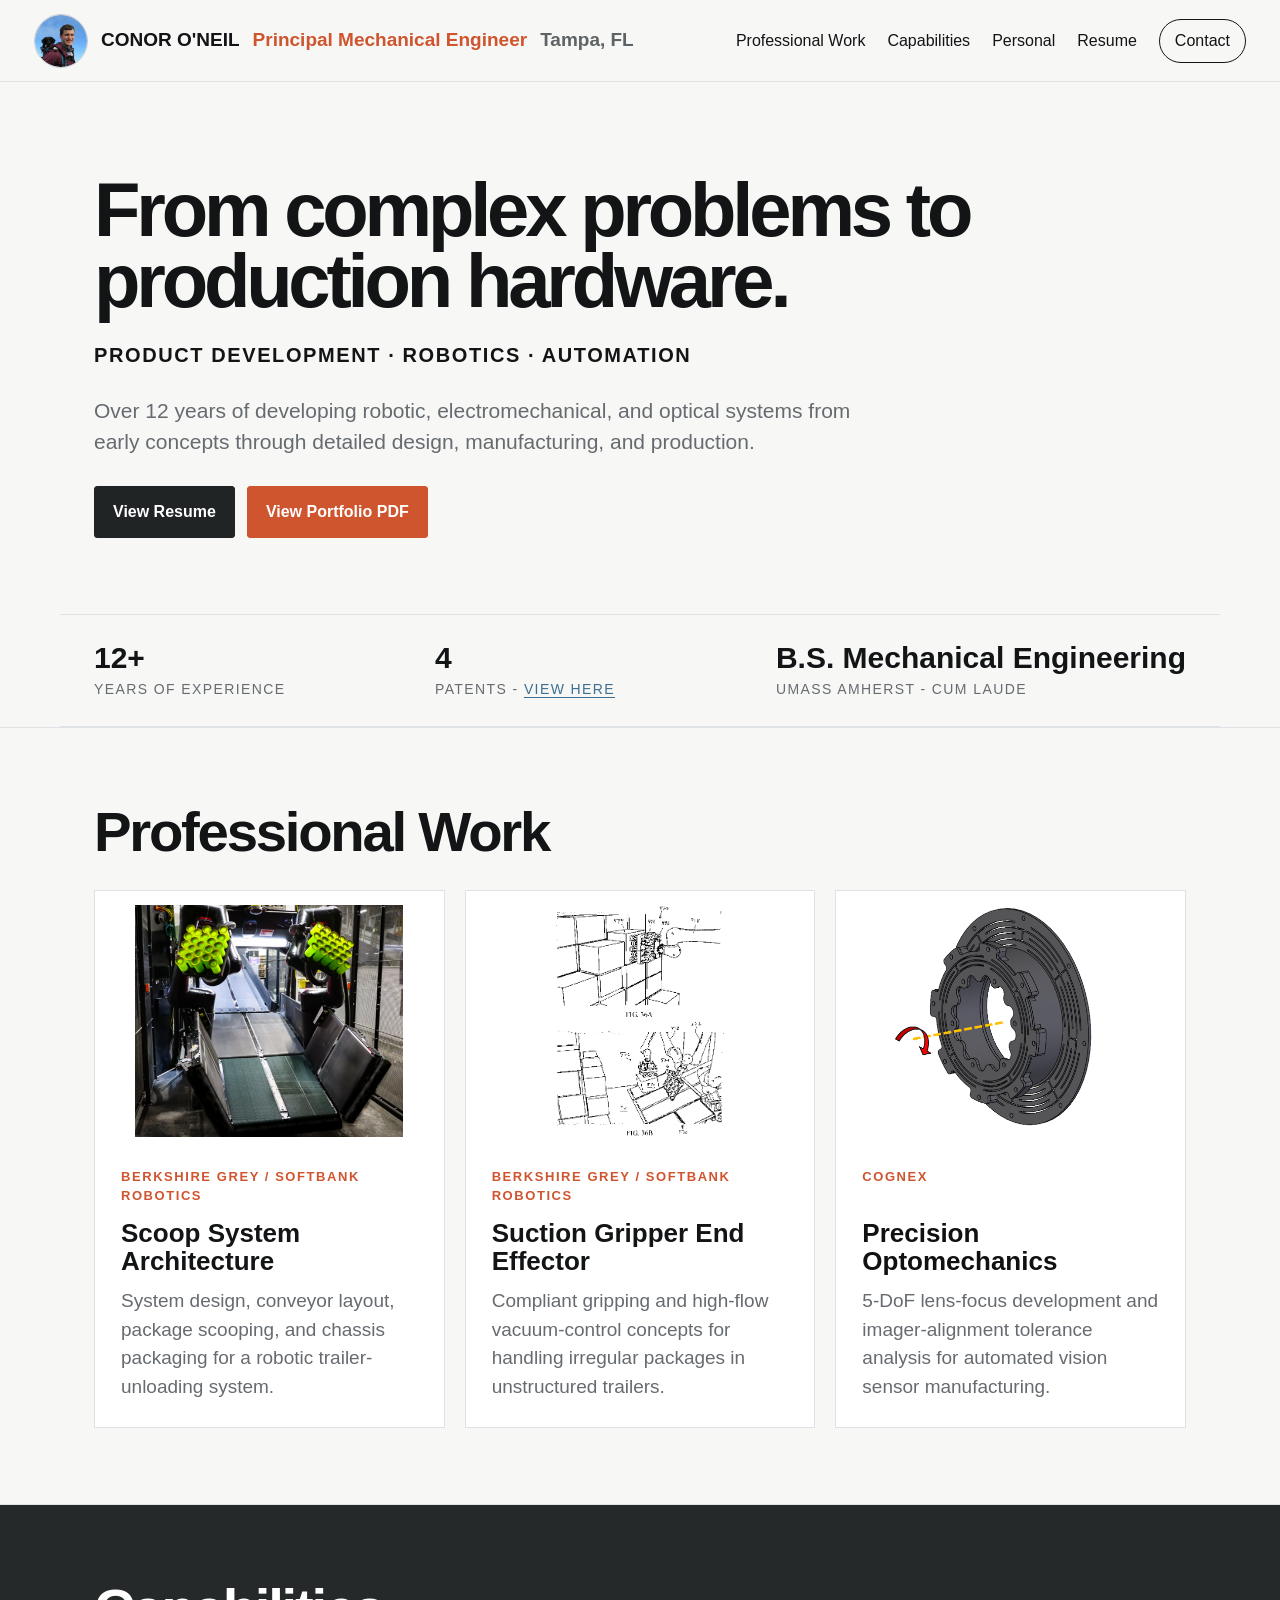
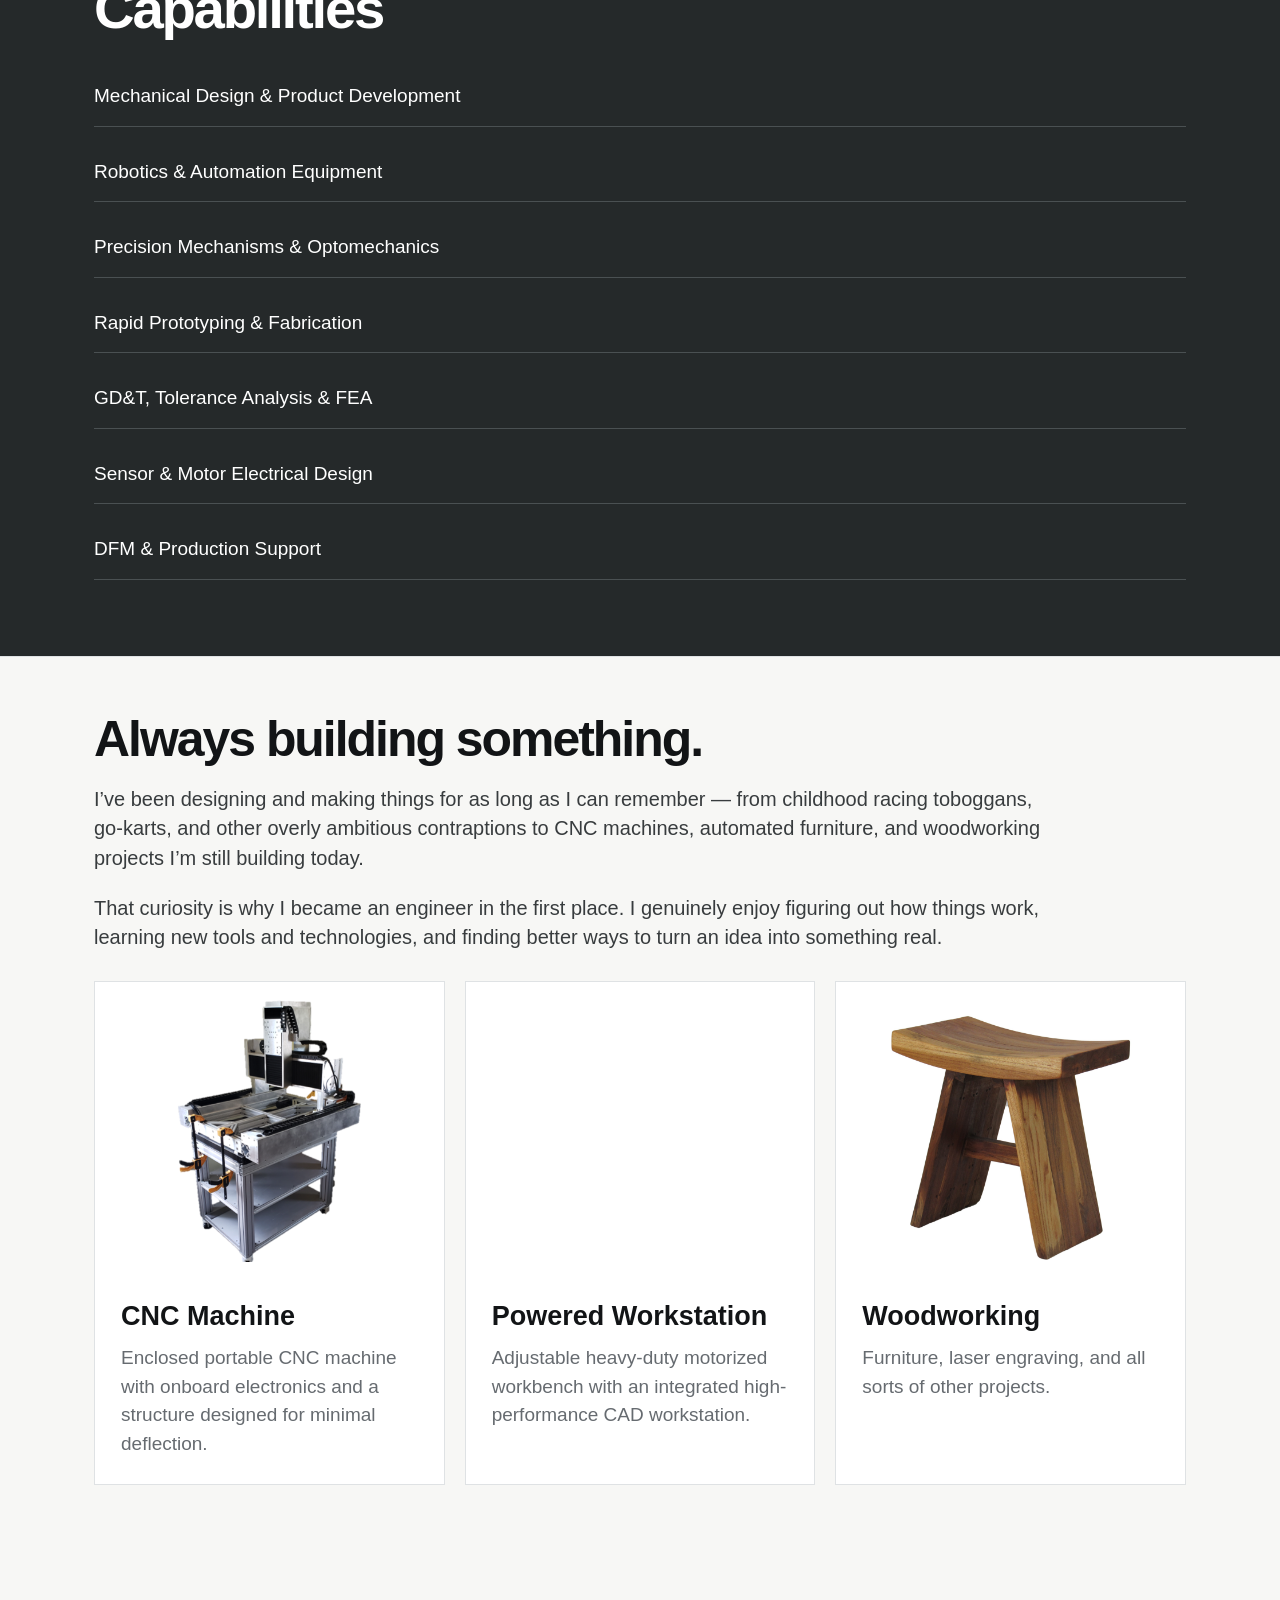
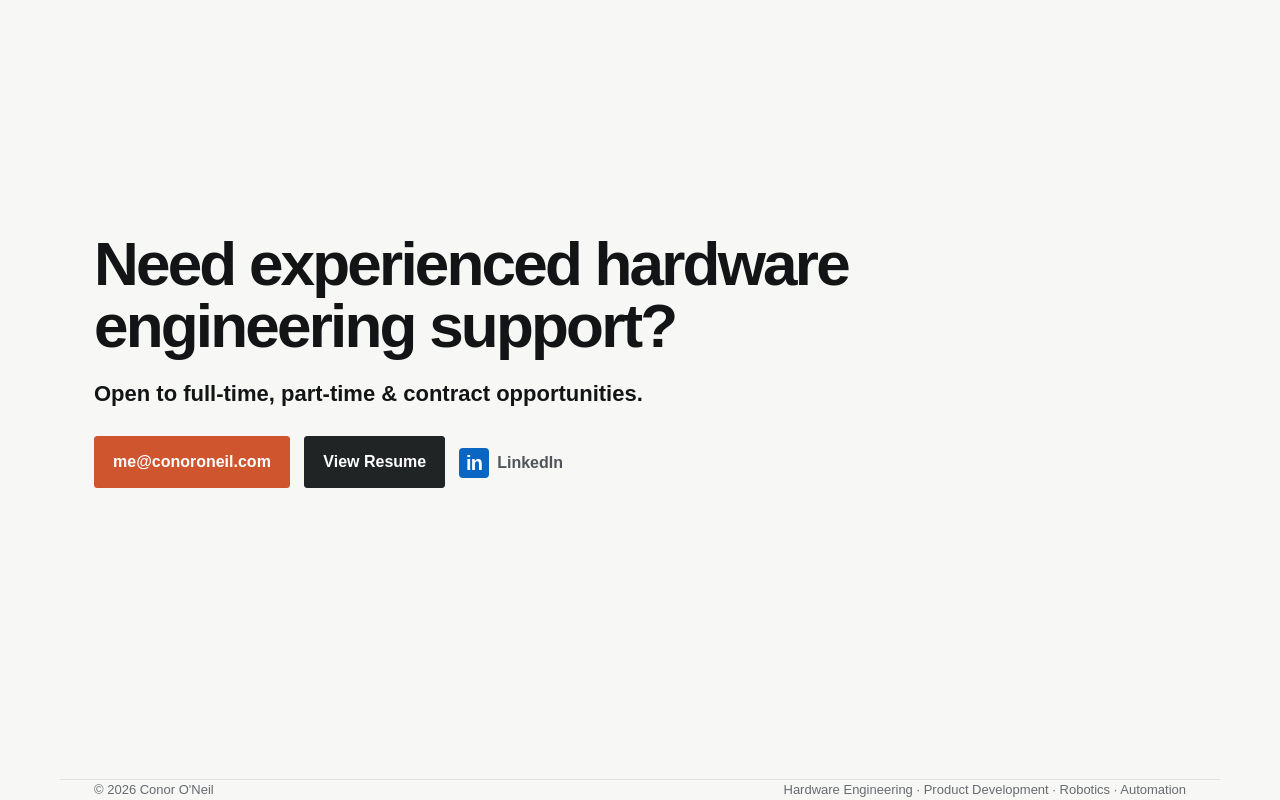
==== index.html @ 3c4d14ee "Refresh final homepage CSS" ====
<!DOCTYPE html>

<html lang="en"><head><meta charset="utf-8"/><meta content="width=device-width,initial-scale=1" name="viewport"/><title>Conor O'Neil | Hardware Engineering</title><link href="site.css?v=20260929-16" rel="stylesheet"/>
<style>
/* Final homepage media positioning refinements */
.cnc-home-media img { transform: translateY(14px) !important; }
.woodworking-home-media img { transform: translateY(14px) !important; }
@media (max-width:900px) {
  .cnc-home-media img { transform: translateY(10px) !important; }
  .woodworking-home-media img { transform: translateY(10px) !important; }
}
</style>
</head><body id="top"><header class="nav"><a class="brand-with-photo" href="index.html"><img alt="" class="nav-headshot" src="assets/headshot.png"/><span class="brand-name">CONOR O'NEIL</span><span class="brand-role">Principal Mechanical Engineer</span><span class="brand-location">Tampa, FL</span></a><nav><a href="index.html#work">Professional Work</a><a href="index.html#capabilities">Capabilities</a><a href="index.html#personal">Personal</a><a href="assets/Conor-ONeil-Resume.pdf">Resume</a><a class="pill" href="index.html#contact">Contact</a></nav></header>
<main>
<section class="hero"><div class="wrap"><h1>From complex problems to production hardware.</h1><div class="sub">Product Development · Robotics · Automation</div><p class="lede">Over 12 years of developing robotic, electromechanical, and optical systems from early concepts through detailed design, manufacturing, and production.</p><div class="hero-actions"><a class="button button-dark" href="assets/Conor-ONeil-Resume.pdf">View Resume</a><a class="button button-accent" href="assets/Conor O'Neil Portfolio.pdf" download="Conor O'Neil Portfolio.pdf">View Portfolio PDF</a></div></div></section>
<div class="wrap metrics">
<div class="metric"><strong>12+</strong><span>Years of Experience</span></div>
<div class="metric patent-metric"><strong>4</strong><span>Patents - <a href="patents.html" onclick="history.replaceState(null,'','#top')">VIEW HERE</a></span></div>
<div class="metric education-metric"><strong>B.S. Mechanical Engineering</strong><span>UMass Amherst - Cum Laude</span></div>
</div>
<section class="section" id="work"><div class="wrap"><h2>Professional Work</h2><div class="work-grid">
<a class="work-card" href="projects/scoop-system-architecture.html" onclick="history.replaceState(null,'','#work')"><div class="thumb"><img alt="Scoop robotic trailer unloader" src="assets/images/scoop-hero.jpg"/></div><div class="text"><div class="company">Berkshire Grey / SoftBank Robotics</div><h3>Scoop System Architecture</h3><p>System design, conveyor layout, package scooping, and chassis packaging for a robotic trailer-unloading system.</p></div></a>
<a class="work-card" href="projects/suction-gripper.html" onclick="history.replaceState(null,'','#work')"><div class="thumb"><img alt="Patent illustration of suction gripper" src="assets/images/compliant-gripper-2.png"/></div><div class="text"><div class="company">Berkshire Grey / SoftBank Robotics</div><h3>Suction Gripper End Effector</h3><p>Compliant gripping and high-flow vacuum-control concepts for handling irregular packages in unstructured trailers.</p></div></a>
<a class="work-card" href="projects/precision-optomechanics.html" onclick="history.replaceState(null,'','#work')"><div class="thumb"><img alt="5-DoF lens focus flexure" src="assets/images/focus-flexure.png"/></div><div class="text"><div class="company">Cognex</div><h3>Precision Optomechanics</h3><p>5-DoF lens-focus development and imager-alignment tolerance analysis for automated vision sensor manufacturing.</p></div></a>
</div></div></section>
<section class="section capabilities-section" id="capabilities"><div class="wrap"><h2>Capabilities</h2><div class="cap-grid">
<div class="cap">Mechanical Design &amp; Product Development</div><div class="cap">Robotics &amp; Automation Equipment</div><div class="cap">Precision Mechanisms &amp; Optomechanics</div><div class="cap">Rapid Prototyping &amp; Fabrication</div><div class="cap">GD&amp;T, Tolerance Analysis &amp; FEA</div><div class="cap">Sensor &amp; Motor Electrical Design</div><div class="cap">DFM &amp; Production Support</div>
</div></div></section>
<section class="section" id="personal"><div class="wrap personal-copy"><h2>Always building something.</h2><p class="big">I’ve been designing and making things for as long as I can remember — from childhood racing toboggans, go-karts, and other overly ambitious contraptions to CNC machines, automated furniture, and woodworking projects I’m still building today.</p><p>That curiosity is why I became an engineer in the first place. I genuinely enjoy figuring out how things work, learning new tools and technologies, and finding better ways to turn an idea into something real.</p><div class="personal-grid">
<a class="personal-card" href="projects/cnc-machine.html" onclick="history.replaceState(null,'','#personal')"><div class="personal-media cnc-home-media"><img alt="Enclosed CNC machine" src="assets/images/cnc-machine-real.png"/></div><div class="body"><h3>CNC Machine</h3><p>Enclosed portable CNC machine with onboard electronics and a structure designed for minimal deflection.</p></div></a>
<a class="personal-card" href="projects/workstation.html" onclick="history.replaceState(null,'','#personal')"><div class="personal-media workstation-home-media"><video aria-label="Powered CAD workstation in motion" autoplay class="preview-video" loop muted playsinline preload="auto"><source src="assets/cad-workstation-loop-v39.mp4" type="video/mp4"/></video></div><div class="body"><h3>Powered Workstation</h3><p>Adjustable heavy-duty motorized workbench with an integrated high-performance CAD workstation.</p></div></a>
<a class="personal-card" href="projects/woodworking.html" onclick="history.replaceState(null,'','#personal')"><div class="personal-media woodworking-home-media"><img alt="Wood step stool" src="assets/woodworking/bench.jpg"/></div><div class="body"><h3>Woodworking</h3><p>Furniture, laser engraving, and all sorts of other projects.</p></div></a>
</div></div></section>
<section class="contact" id="contact"><div class="wrap"><h2>Need experienced hardware engineering support?</h2><p class="availability">Open to full-time, part-time &amp; contract opportunities.</p><a class="button email-button" href="mailto:me@conoroneil.com">me@conoroneil.com</a> <a class="button button-dark" href="assets/Conor-ONeil-Resume.pdf">View Resume</a><a class="linkedin-link" href="https://www.linkedin.com/in/conoroneil/" target="_blank" rel="noopener noreferrer" aria-label="Conor O'Neil on LinkedIn"><span class="linkedin-icon">in</span><span>LinkedIn</span></a></div></section>
</main><footer class="wrap"><span>© 2026 Conor O'Neil</span><span>Hardware Engineering · Product Development · Robotics · Automation</span></footer><script>
(function(){
  function resumePreviewVideos(){
    document.querySelectorAll('.workstation-home-media video').forEach(function(v){
      v.muted=true;
      var playPromise=v.play();
      if(playPromise&&playPromise.catch){playPromise.catch(function(){});}
    });
  }
  window.addEventListener('pageshow',resumePreviewVideos);
  document.addEventListener('visibilitychange',function(){if(!document.hidden) resumePreviewVideos();});
})();
</script></body></html>
---- site.css ----
:root{--ink:#121416;--muted:#666b70;--line:#dfe2e4;--paper:#f7f7f5;--white:#fff;--accent:#cf552f}
*{box-sizing:border-box}html{scroll-behavior:smooth}
body{margin:0;background:var(--paper);color:var(--ink);font-family:Arial,Helvetica,sans-serif;line-height:1.5}
a{color:inherit}.wrap{max-width:1160px;margin:auto;padding:0 34px}
.nav{min-height:80px;padding:0 34px;display:flex;align-items:center;justify-content:space-between;gap:20px;border-bottom:1px solid var(--line);background:rgba(247,247,245,.97);position:sticky;top:0;z-index:10}
.brand-with-photo{display:flex;align-items:center;gap:12px;text-decoration:none;color:var(--ink);font-weight:800;letter-spacing:.08em;font-size:17px;white-space:nowrap}
.nav-headshot{width:50px;height:50px;border-radius:50%;object-fit:cover;border:1px solid #c7cbcc}
.nav nav{display:flex;gap:22px;align-items:center;flex-wrap:wrap;justify-content:flex-end}.nav nav a{text-decoration:none;font-size:14px}.pill{border:1px solid var(--ink);padding:9px 15px;border-radius:99px}
.hero{padding:92px 0 76px}.hero .role{font-size:19px;font-weight:800;letter-spacing:.08em;text-transform:uppercase;color:var(--accent);margin-bottom:16px}
.hero h1{font-size:clamp(50px,6.2vw,76px);letter-spacing:-.055em;line-height:.94;margin:0;max-width:920px}
.hero .sub{font-size:20px;font-weight:800;letter-spacing:.08em;text-transform:uppercase;margin-top:23px}
.hero .lede{font-size:21px;color:var(--muted);max-width:790px;margin:25px 0 0}
.metrics{display:grid;grid-template-columns:repeat(3,1fr);border-top:1px solid var(--line);border-bottom:1px solid var(--line)}
.metric{padding:28px 0}.metric strong{display:block;font-size:30px;line-height:1}.metric span{display:block;font-size:12px;text-transform:uppercase;letter-spacing:.1em;color:var(--muted);margin-top:8px}
.section{padding:76px 0;border-top:1px solid var(--line)}.section h2{font-size:clamp(34px,4vw,54px);letter-spacing:-.04em;line-height:1;margin:0 0 30px}
.work-grid{display:grid;grid-template-columns:repeat(3,1fr);gap:20px}.work-card{border:1px solid var(--line);background:#fff;text-decoration:none}.work-card .thumb{min-height:250px;background:linear-gradient(135deg,#b8bfc0,#6e7779)}.work-card .text{padding:26px}
.company{font-size:13px;letter-spacing:.12em;text-transform:uppercase;color:var(--accent);font-weight:800}.work-card h3{font-size:26px;line-height:1.08;margin:10px 0}.work-card p{margin:0;color:var(--muted)}
.cap-grid{display:grid;grid-template-columns:repeat(2,1fr);gap:16px 34px}.cap{font-size:18px;padding:15px 0;border-bottom:1px solid var(--line)}
.personal-copy .big{font-size:22px;color:#383c3e;max-width:900px}.personal-copy p{color:var(--muted);font-size:17px;max-width:900px}
.personal-grid{display:grid;grid-template-columns:repeat(2,1fr);gap:20px;margin-top:38px}.personal-card{background:#fff;border:1px solid var(--line);text-decoration:none}.personal-media{min-height:280px;background:linear-gradient(135deg,#b7bec0,#71797b)}.personal-card .body{padding:26px}.personal-card .eyebrow{font-size:14px;text-transform:uppercase;letter-spacing:.12em;color:var(--accent);font-weight:800}.personal-card h3{font-size:27px;margin:8px 0}.personal-card p{color:var(--muted);margin:0}
.contact{padding:88px 0}.contact h2{font-size:clamp(38px,5vw,62px);line-height:1;letter-spacing:-.045em;margin:0 0 20px;max-width:900px}.availability{font-size:22px;font-weight:700;margin:0 0 26px}.button{display:inline-block;text-decoration:none;border:1px solid #aeb3b3;padding:13px 18px;border-radius:3px;background:#b7bbb8;font-weight:700}
footer{border-top:1px solid var(--line);padding:34px 0 50px;color:var(--muted);font-size:13px;display:flex;justify-content:space-between;gap:20px;flex-wrap:wrap}
.case-hero{padding:90px 0 60px}.case-hero .company{font-size:15px}.case-hero h1{font-size:clamp(50px,6vw,78px);line-height:.95;letter-spacing:-.05em;margin:12px 0 0;max-width:940px}.case-meta{font-size:16px;font-weight:700;letter-spacing:.03em;margin-top:24px;color:#444}
.case-section{padding:68px 0;border-top:1px solid var(--line)}.case-section h2{font-size:clamp(30px,4vw,48px);letter-spacing:-.04em;margin:0 0 26px}
.case-grid{display:grid;grid-template-columns:1.05fr .95fr;gap:38px;align-items:start}.case-copy p{font-size:18px;color:#4e5356;margin:0 0 16px}
.case-points{display:grid;grid-template-columns:repeat(3,1fr);gap:16px}.case-point{background:#fff;border:1px solid var(--line);padding:22px}.case-point h3{font-size:18px;margin:0 0 8px;color:var(--accent);text-transform:uppercase;letter-spacing:.05em}.case-point p{margin:0;color:#4f5558}
.case-visual{min-height:330px;background:#fff;border:1px solid var(--line);display:grid;place-items:center;padding:30px;text-align:center;color:#777;font-size:13px;font-weight:700;letter-spacing:.08em}
@media(max-width:900px){.wrap{padding:0 24px}.nav{padding:12px 20px}.work-grid,.personal-grid,.case-grid,.case-points,.cap-grid,.metrics{grid-template-columns:1fr}.hero{padding:72px 0 58px}.case-hero{padding:70px 0 48px}}
@media(max-width:560px){.wrap{padding:0 18px}.nav{align-items:flex-start;padding:10px 16px}.brand-with-photo{font-size:14px}.nav-headshot{width:42px;height:42px}.nav nav{gap:10px}.nav nav a{font-size:12px}.hero .role{font-size:15px}.hero .sub{font-size:16px}.hero .lede{font-size:18px}.section{padding:58px 0}.availability{font-size:19px}}

/* v2.24 image/layout additions */
.work-card .thumb,
.personal-media{
  background:#e8e9e6 center/cover no-repeat;
}
.work-card .thumb img,
.personal-media img{
  width:100%;height:100%;object-fit:cover;display:block;
}
.work-card .thumb{height:250px;min-height:0;overflow:hidden}
.personal-media{height:280px;min-height:0;overflow:hidden}
.case-photo{background:#fff;border:1px solid var(--line);padding:14px}
.case-photo img{width:100%;height:auto;display:block}
.case-photo.contain img{max-height:430px;object-fit:contain}
.case-visual-grid{display:grid;grid-template-columns:repeat(3,1fr);gap:18px}
.case-visual-grid.two{grid-template-columns:repeat(2,1fr)}
.case-visual-grid .case-photo{display:flex;align-items:center;justify-content:center}
.case-section.compact{padding-top:48px;padding-bottom:48px}
.wood-hero{padding:78px 0 48px}
.wood-hero h1{font-size:clamp(48px,6vw,76px);letter-spacing:-.05em;line-height:.95;margin:10px 0 18px}
.wood-hero p{font-size:18px;color:var(--muted);max-width:720px}
.wood-strip{
  display:flex;gap:18px;overflow-x:auto;padding:0 0 16px;scroll-snap-type:x mandatory;
  scrollbar-width:thin
}
.wood-strip figure{
  flex:0 0 min(420px,82vw);margin:0;background:white;border:1px solid var(--line);
  scroll-snap-align:start;padding:12px
}
.wood-strip img{width:100%;height:320px;object-fit:contain;display:block;background:#fff}
.wood-grid{display:grid;grid-template-columns:repeat(3,1fr);gap:18px}
.wood-grid figure{margin:0;background:white;border:1px solid var(--line);padding:12px}
.wood-grid img{width:100%;height:260px;object-fit:contain;display:block}
.wood-note{font-size:16px;color:var(--muted);margin-top:14px}
@media(max-width:900px){
  .case-visual-grid,.case-visual-grid.two,.wood-grid{grid-template-columns:1fr}
  .work-card .thumb{height:300px}
}

/* v2.25 woodworking */
.wood-featured{display:grid;grid-template-columns:1.2fr 1fr 1fr;gap:18px;align-items:stretch}
.wood-featured figure,.wood-strip figure,.wood-grid figure{margin:0;background:#fff;border:1px solid var(--line);padding:12px}
.wood-featured img{width:100%;height:390px;object-fit:cover;display:block}
.wood-featured figure:first-child img{height:390px}
.wood-section-label{font-size:13px;font-weight:800;letter-spacing:.12em;text-transform:uppercase;color:var(--accent);margin-bottom:12px}
.wood-strip{display:flex;gap:18px;overflow-x:auto;padding:2px 0 18px;scroll-snap-type:x mandatory}
.wood-strip figure{flex:0 0 min(330px,76vw);scroll-snap-align:start}
.wood-strip img{width:100%;height:270px;object-fit:cover;display:block}
.wood-grid{display:grid;grid-template-columns:repeat(3,1fr);gap:18px}
.wood-grid img{width:100%;height:260px;object-fit:contain;display:block}
@media(max-width:900px){
 .wood-featured{grid-template-columns:1fr 1fr}
 .wood-featured figure:first-child{grid-column:1/-1}
 .wood-featured img,.wood-featured figure:first-child img{height:340px}
 .wood-grid{grid-template-columns:1fr 1fr}
}
@media(max-width:560px){
 .wood-featured,.wood-grid{grid-template-columns:1fr}
 .wood-featured figure:first-child{grid-column:auto}
 .wood-featured img,.wood-featured figure:first-child img{height:auto;max-height:none}
 .wood-strip img{height:240px}
}

/* index + patents review revision */
.brand-with-photo{gap:10px}
.brand-name{font-weight:850}
.brand-role{font-weight:700;color:var(--accent);letter-spacing:0;text-transform:none}
.brand-location{font-weight:700;color:#5e6466;letter-spacing:0;text-transform:none}
.hero-actions{display:flex;gap:12px;margin-top:28px;flex-wrap:wrap}
.patent-metric strong a{color:var(--accent);text-decoration:underline;text-underline-offset:4px}
.metric span{font-size:14px}
.education-metric strong{font-size:22px;line-height:1.1}
.capabilities-section{background:#25292a;color:#fff}
.capabilities-section .cap{border-color:#4a5052;color:#fff}
.capabilities-section h2{color:#fff}
.capabilities-section .cap-grid{grid-template-columns:1fr}
.personal-copy .big,.personal-copy p{font-size:22px;line-height:1.55;color:#383c3e;max-width:900px}
.personal-grid{grid-template-columns:repeat(3,1fr)}
.contact .button + .button{margin-left:10px}
.patents-list{display:grid;gap:18px}
.patent-row{background:#fff;border:1px solid var(--line);padding:22px 24px}
.patent-row h2{font-size:22px;line-height:1.2;margin:0 0 8px;color:var(--accent);letter-spacing:0}
.patent-row p{margin:0;color:#4f5558}
.patent-number{color:#3b6f92;text-decoration:underline;text-underline-offset:3px;font-weight:800}
@media(max-width:1100px){
 .brand-role,.brand-location{display:none}
}
@media(max-width:900px){
 .personal-grid{grid-template-columns:1fr}
}
@media(max-width:560px){
 .contact .button + .button{margin-left:0;margin-top:10px}
}


/* v2.26 index + patents handoff refinements */
.section h2{font-size:clamp(38px,4.4vw,60px)}
.brand-with-photo{gap:13px}
.brand-name{font-family:Arial,Helvetica,sans-serif;color:var(--ink);font-weight:850}
.button-dark{background:#202425;border-color:#202425;color:#fff}
.button-accent{background:var(--accent);border-color:var(--accent);color:#fff}
.patent-metric strong{font-size:24px}
.patent-metric strong a{color:#3b6f92}
.personal-copy .big,.personal-copy p{font-size:22px;line-height:1.55;color:#383c3e;max-width:900px}
.patents-list{max-width:940px}
@media(max-width:900px){.section h2{font-size:clamp(36px,8vw,48px)}}


/* v2.27 index + patents review refinements */
.brand-name{font-family:inherit;font-size:14px;font-weight:700;letter-spacing:0;text-transform:none;color:var(--ink)}
.metrics{align-items:stretch}
.metric{display:flex;flex-direction:column;justify-content:flex-start}
.metric strong{min-height:33px}
.patent-metric strong{font-size:30px;color:var(--ink)}
.patent-metric span a{color:#3b6f92;text-decoration:underline;text-underline-offset:3px;text-transform:none}
.email-button{color:var(--accent)}
.patents-section{padding-top:28px}
.patents-list{max-width:none}
.patent-row{padding:32px 32px}
.patent-row h2{font-size:28px;text-transform:uppercase;letter-spacing:.04em;margin:0 0 12px}
.patent-row p{font-size:24px;line-height:1.45}
.patent-number{font-weight:400}
body:has(.patents-list) .case-hero{padding:44px 0 28px}
body:has(.patents-list) .case-hero h1{margin-top:0}
body:has(.patents-list) .case-meta{font-size:19px;margin-top:16px}
@media(max-width:900px){body:has(.patents-list) .case-hero{padding:38px 0 24px}.patent-row p{font-size:20px}}

/* v2.28 index + patents review refinements */
.brand-name{font-family:inherit;font-size:17px;font-weight:700;letter-spacing:0;text-transform:none;color:var(--ink)}
.email-button{background:var(--accent);border-color:var(--accent);color:#fff}
.patent-row .patent-details{display:grid;grid-template-columns:minmax(0,1fr) 300px;gap:32px;align-items:start}
.patent-row .patent-description{min-width:0}
.patent-row .patent-number{justify-self:end;white-space:nowrap}
@media(max-width:900px){.patent-row .patent-details{grid-template-columns:1fr;gap:8px}.patent-row .patent-number{justify-self:start}}

/* v2.29 index + patents review refinements */
/* Balance professional and personal project-card body copy at one middle size. */
.work-card p,
.personal-copy .personal-card p{font-size:19px;line-height:1.5;color:var(--muted)}

/* Patents: slightly smaller description copy, matching patent-number typography,
   and a narrower right column so descriptions can run farther right before wrapping. */
body:has(.patents-list) .case-meta{font-size:23px;line-height:1.4}
.patent-row .patent-details{grid-template-columns:minmax(0,1fr) 240px;gap:24px}
.patent-row .patent-description,
.patent-row .patent-number{font-size:21px;line-height:1.45;font-weight:400}

@media(max-width:900px){
  .patent-row .patent-details{grid-template-columns:1fr;gap:8px}
  .patent-row .patent-number{justify-self:start}
  .patent-row .patent-description,.patent-row .patent-number{font-size:19px}
  body:has(.patents-list) .case-meta{font-size:20px}
}

/* v2.30 index + patents review refinements */
/* Slightly larger top navigation and capabilities list. */
.nav nav a{font-size:15px}
.cap{font-size:19px}
/* Patent card titles one step smaller. */
.patent-row h2{font-size:26px}
@media(max-width:560px){.nav nav a{font-size:13px}}
/* v2.31: align all three homepage metrics */
.education-metric strong{font-size:30px;line-height:1;white-space:nowrap}
.education-metric span{font-size:14px;margin-top:8px;line-height:normal}

/* v2.32 homepage alignment refinements */
/* Keep all metric labels on the same baseline. */
.metrics .metric strong{font-size:30px;line-height:1;min-height:30px;margin:0}
.metrics .metric span{font-size:14px;line-height:1.2;margin-top:8px}
.education-metric strong{font-size:30px;line-height:1;min-height:30px;margin:0;white-space:nowrap}
.education-metric span{font-size:14px;line-height:1.2;margin-top:8px}

/* Align professional-work company labels, titles, and descriptions across cards. */
.work-card .text{display:flex;flex-direction:column}
.work-card .company{min-height:42px}
.work-card h3{min-height:56px;margin:10px 0 12px}
.work-card p{margin:0}

@media(max-width:900px){
  .work-card .company,.work-card h3{min-height:0}
}


/* v2.33 cross-site header and case-study refinements */
.nav{min-height:82px}
.brand-with-photo{font-size:19px}
.brand-name,.brand-role,.brand-location{font-size:19px;font-weight:700}
.nav-headshot{width:54px;height:54px}
.nav nav a{font-size:16px}
#work,#capabilities,#personal,#contact{scroll-margin-top:96px}
.case-section{padding:54px 0}
.case-hero{padding:68px 0 44px}
.problem-list{margin:0;padding-left:24px;color:#353a3c;font-size:18px;font-weight:700}
.problem-list li{margin:6px 0}
.project-links{display:flex;gap:10px 18px;align-items:center;flex-wrap:wrap;margin-top:24px;font-size:15px}
.project-links span{font-size:12px;text-transform:uppercase;letter-spacing:.1em;color:var(--muted);font-weight:800}
.project-links a{color:#2f6690;text-decoration:underline;text-underline-offset:3px}
.visual-points .case-point{padding:14px 14px 20px}
.visual-points .case-photo{border:0;padding:0;margin:-2px -2px 18px;min-height:220px}
.visual-points .case-photo img{max-height:230px}
.two-point-layout{grid-template-columns:repeat(2,1fr)}
.visual-pair{display:grid!important;grid-template-columns:1fr 1fr;gap:10px}
.visual-pair img{width:100%;height:220px;object-fit:contain}
.section-label{font-size:16px;color:var(--accent);text-transform:uppercase;letter-spacing:.06em;margin:0 0 8px}
.portfolio-visuals{margin:28px 0 20px}
.portfolio-visuals .case-photo{min-height:240px}
@media(max-width:1100px){.brand-role,.brand-location{display:none}}
@media(max-width:900px){.two-point-layout{grid-template-columns:1fr}.case-section{padding:46px 0}.case-hero{padding:56px 0 38px}}
@media(max-width:560px){.brand-with-photo,.brand-name{font-size:15px}.nav-headshot{width:46px;height:46px}.nav nav a{font-size:13px}}

/* v2.34 review refinements */
/* Patent titles use the same Arial/Helvetica family as the site header. */
.patent-row h2{font-family:Arial,Helvetica,sans-serif;font-weight:800}
body:has(.patents-list) .case-meta{font-size:25px}

/* Personal-project labels on project pages. */
.case-hero .company{font-size:17px}
.wood-hero .company{font-size:17px}

/* Scoop portfolio-style overview. */
.scoop-overview{padding-top:38px;padding-bottom:46px}
.scoop-overview-grid{display:grid;grid-template-columns:.8fr 1.2fr;gap:48px;align-items:start}
.scoop-overview-copy h2{font-size:24px;color:var(--accent);text-transform:uppercase;letter-spacing:.05em;margin:0 0 10px}
.scoop-overview-copy h3{font-size:15px;color:var(--ink);text-transform:uppercase;letter-spacing:.04em;margin:24px 0 5px}
.scoop-overview-copy p{font-size:18px;color:#4e5356;margin:0;line-height:1.45}
.scoop-hero-photo{background:#fff;border:1px solid var(--line);overflow:hidden}
.scoop-hero-photo img{display:block;width:100%;height:auto}
.scoop-links{justify-content:flex-start;margin-top:12px}

/* Keep the three technical blocks aligned regardless of source-image proportions. */
.aligned-visual-points{align-items:stretch}
.aligned-visual-points .case-point{display:grid;grid-template-rows:230px auto 1fr;align-content:start}
.aligned-visual-points .case-photo{height:230px;min-height:230px;margin:-2px -2px 18px;display:flex;align-items:center;justify-content:center}
.aligned-visual-points .case-photo img{width:100%;height:100%;max-height:none;object-fit:contain}
.aligned-visual-points h3{margin:0 0 8px}

@media(max-width:900px){
 .scoop-overview-grid{grid-template-columns:1fr}
 .aligned-visual-points .case-point{display:block}
 .aligned-visual-points .case-photo{height:auto;min-height:220px}
}


/* v2.35 case-study refinements */
#work,#capabilities,#personal,#contact{scroll-margin-top:82px}
.scoop-overview-grid{grid-template-columns:.9fr 1.1fr;gap:42px;align-items:start}
.scoop-overview-copy h3{font-size:17px;color:var(--accent);text-transform:uppercase;letter-spacing:.05em;margin:0 0 7px}
.scoop-overview-copy h3:not(:first-child){margin-top:22px}
.scoop-overview-copy p{font-size:18px;line-height:1.42}
.scoop-hero-photo{max-width:610px;margin-left:auto}
.scoop-links{max-width:610px;margin:10px 0 0 auto}
.cognex-portfolio-grid{display:grid;grid-template-columns:minmax(0,1.75fr) minmax(280px,.85fr);gap:42px;align-items:center;margin-top:30px}
.cognex-visual-board{display:grid;grid-template-columns:1.2fr 1fr .8fr;gap:12px;align-items:center;min-height:420px;background:#fff}
.cognex-visual-board img{width:100%;max-height:410px;object-fit:contain;display:block}
.cognex-copy-stack{display:grid;gap:30px;align-content:center}
.cognex-copy-stack h3{font-size:17px;color:var(--accent);text-transform:uppercase;letter-spacing:.035em;margin:0 0 6px}
.cognex-copy-stack p{font-size:17px;line-height:1.42;color:#4e5356;margin:0}
.alignment-board{grid-template-columns:1.35fr 1.25fr .7fr}
.cnc-why .case-grid{align-items:end;grid-template-columns:.9fr 1.1fr}
.cnc-why .case-photo{max-width:560px;margin-left:auto}
.cnc-why .case-photo img{max-height:390px}
.cnc-why .case-copy{padding-bottom:18px}
@media(max-width:900px){
 #work,#capabilities,#personal,#contact{scroll-margin-top:82px}
 .cognex-portfolio-grid{grid-template-columns:1fr}
 .cognex-visual-board{min-height:0}
 .cnc-why .case-grid{grid-template-columns:1fr}
 .cnc-why .case-copy{padding-bottom:0}
}

/* v2.36 image, navigation, patent and portfolio-layout refinements */
/* Homepage previews: show the complete project image rather than cropping it. */
.work-card .thumb,.personal-media{background:#fff}
.work-card .thumb img,.personal-media img{object-fit:contain}
.preview-video{width:100%;height:100%;display:block;object-fit:contain;background:#fff}
.personal-card-static{cursor:default}

/* Explicit section-aware return links for project pages. */
.back-link{display:inline-block;margin-bottom:18px;color:#5b6164;text-decoration:none;font-size:14px;font-weight:800;letter-spacing:.04em}
.back-link:hover{text-decoration:underline;text-underline-offset:3px}

/* Click-to-enlarge images throughout project pages. */
.zoomable{cursor:zoom-in}
.lightbox{position:fixed;inset:0;z-index:9999;background:rgba(0,0,0,.88);display:none;align-items:center;justify-content:center;padding:34px}
.lightbox.open{display:flex}
.lightbox img{max-width:min(94vw,1800px);max-height:92vh;width:auto;height:auto;object-fit:contain;background:#fff;box-shadow:0 8px 40px rgba(0,0,0,.35)}
.lightbox-close{position:fixed;right:24px;top:16px;border:0;background:transparent;color:#fff;font:400 44px/1 Arial,sans-serif;cursor:pointer}

/* Woodworking: no cropping on plaques; let cornhole fill its cell more strongly. */
.wood-featured img,.wood-featured figure:first-child img{object-fit:contain;background:#fff}
.wood-grid figure:has(img[alt="Cornhole boards"]){padding:4px}
.wood-grid img[alt="Cornhole boards"]{height:276px;object-fit:contain}

/* Patents: compact enough to present as a single desktop page at common laptop/desktop heights. */
body:has(.patents-list) .case-hero{padding:28px 0 18px}
body:has(.patents-list) .case-hero h1{font-size:clamp(44px,5vw,64px)}
body:has(.patents-list) .case-meta{font-size:21px;margin-top:10px}
body:has(.patents-list) .back-link{margin-bottom:10px}
.patents-section{padding:18px 0 34px}
.patents-list{gap:12px}
.patent-row{padding:18px 24px}
.patent-row h2{font-size:22px;margin-bottom:7px}
.patent-row .patent-description,.patent-row .patent-number{font-size:18px;line-height:1.32}

/* Cognex: recreate the portfolio's large composite visual field at left. */
.cognex-portfolio-grid{grid-template-columns:minmax(0,1.8fr) minmax(300px,.82fr);align-items:center}
.cognex-visual-board{display:grid;grid-template-columns:1.15fr 1fr .75fr;grid-template-rows:1fr;gap:10px;min-height:430px;align-items:center}
.cognex-visual-board img{width:100%;max-height:400px;object-fit:contain}
.alignment-board{grid-template-columns:1.1fr 1fr;grid-template-rows:auto 1fr;align-items:center}
.alignment-board img:nth-child(1){grid-column:1/-1;max-height:190px}
.alignment-board img:nth-child(2){grid-column:2;grid-row:2;max-height:280px}
.alignment-board img:nth-child(3){grid-column:1;grid-row:2;max-height:250px}

/* Workstation motion asset. */
.workstation-video{padding:0;overflow:hidden}
.workstation-video video{display:block;width:100%;height:auto;max-height:520px;object-fit:contain;background:#fff}

@media(max-width:900px){
 .lightbox{padding:18px}
 .patent-row{padding:16px 18px}
 .cognex-visual-board,.alignment-board{grid-template-columns:1fr;grid-template-rows:auto;min-height:0}
 .alignment-board img:nth-child(n){grid-column:auto;grid-row:auto;max-height:330px}
}

/* v2.37 navigation, image preview, CNC, workstation, woodworking and contact refinements */
/* Contact fills the viewport below the fixed header without feeling oversized. */
.contact{min-height:calc(100vh - 82px);box-sizing:border-box;padding:96px 0 150px}

/* CNC opening section: copy starts at top; larger image shifted slightly left. */
.cnc-why .case-grid{align-items:start;grid-template-columns:.78fr 1.22fr}
.cnc-why .case-copy{padding-bottom:0}
.cnc-why .case-photo{max-width:650px;margin-left:0;justify-self:start}
.cnc-why .case-photo img{max-height:440px}

/* Workstation: a little more breathing room above title and more room for motion visual. */
.workstation-concept{padding-top:68px}
.workstation-concept .case-grid{grid-template-columns:.78fr 1.22fr;gap:34px}
.workstation-video{border:1px solid var(--line);background:#fff}
.workstation-video video{width:100%;max-height:590px;object-fit:contain;background:#fff}

/* Woodworking gallery balance. */
.wood-grid figure:has(img[alt="Cornhole boards"]){padding:0}
.wood-grid img[alt="Cornhole boards"]{height:320px;width:100%;object-fit:contain}

@media(max-width:900px){
 .contact{min-height:calc(100vh - 82px);padding:76px 0 120px}
 .cnc-why .case-grid,.workstation-concept .case-grid{grid-template-columns:1fr}
 .cnc-why .case-photo{max-width:none}
}


/* v2.38 visual balance and external-link refinements */
/* Homepage work thumbnails: preserve full image while avoiding the slight top-edge clipping. */
.work-card .thumb{padding:8px 8px 4px;display:flex;align-items:center;justify-content:center}
.work-card .thumb img{width:100%;height:100%;object-fit:contain;object-position:center center}

/* Scoop hero: middle ground between v2.36 and v2.37 and no visible white side rails. */
.scoop-hero-photo{max-width:560px;border:0;background:transparent;margin-left:auto}
.scoop-hero-photo img{width:100%;height:auto;background:transparent}

/* CNC: keep the machine farther to the right and never distort it. */
.cnc-why .case-grid{grid-template-columns:.82fr 1.18fr;gap:52px}
.cnc-why .case-photo{max-width:600px;margin-left:auto;justify-self:end}
.cnc-why .case-photo img{width:100%;height:auto;max-height:420px;object-fit:contain}

/* Workstation video: smaller, with an even narrow frame around all four sides. */
.workstation-concept{padding-top:72px}
.workstation-concept .case-grid{grid-template-columns:.86fr 1.14fr;gap:40px;align-items:start}
.workstation-video{padding:10px;border:1px solid var(--line);background:#fff;overflow:hidden;max-width:590px;margin-left:auto}
.workstation-video video{display:block;width:100%;height:auto;max-height:500px;object-fit:contain;background:#fff}

/* Slightly enlarge only the center and right plaque tiles; lightbox behavior stays unchanged. */
.wood-featured figure:nth-child(2),.wood-featured figure:nth-child(3){padding:7px}
.wood-featured figure:nth-child(2) img,.wood-featured figure:nth-child(3) img{height:400px}

/* Contact is centered more naturally in the viewport, with a compact LinkedIn mark. */
.contact{min-height:calc(100vh - 82px);padding:72px 0 92px;display:flex;align-items:center}
.contact>.wrap{width:100%}
.linkedin-link{display:inline-flex;align-items:center;gap:8px;margin-left:14px;text-decoration:none;font-weight:700;color:#4f5558;vertical-align:middle}
.linkedin-icon{display:inline-grid;place-items:center;width:30px;height:30px;border-radius:4px;background:#0a66c2;color:#fff;font:bold 20px/1 Arial,Helvetica,sans-serif;letter-spacing:-.04em}
.linkedin-link:hover span:last-child{text-decoration:underline;text-underline-offset:3px}

@media(max-width:900px){
 .cnc-why .case-grid,.workstation-concept .case-grid{grid-template-columns:1fr}
 .cnc-why .case-photo,.workstation-video{max-width:none;margin-left:0;justify-self:stretch}
 .contact{padding:68px 0 84px}
}
@media(max-width:560px){.linkedin-link{margin:12px 0 0 0}}

/* v2.39 refinement pass */
/* Give professional-work thumbnails a little more breathing room at the top. */
.work-card .thumb{padding:14px 8px 4px}

/* Personal-project intro: slightly more compact so the section fits a desktop viewport more naturally. */
#personal .personal-copy h2{font-size:clamp(36px,4.2vw,54px);margin-bottom:18px}
#personal .personal-copy .big,#personal .personal-copy>p:not(.big){font-size:20px;line-height:1.48}
#personal .personal-grid{margin-top:28px}

/* CNC: larger reading text, image shifted back toward center, and moderate lightbox sizing is set per image. */
.cnc-why .case-grid{grid-template-columns:.82fr 1.18fr;gap:38px}
.cnc-why .case-photo{max-width:620px;margin-left:0;justify-self:start;transform:translateX(18px)}
.cnc-why .case-copy p,body:has(.cnc-why) .case-section .case-copy p{font-size:20px;line-height:1.55}

/* Workstation: match CNC paragraph scale; concept title begins with the video; compact even frame. */
.workstation-concept .case-copy p{font-size:20px;line-height:1.55}
.workstation-concept .case-copy h2{margin-top:10px}
.workstation-concept .case-grid{grid-template-columns:.9fr 1.1fr;gap:42px;align-items:start}
.workstation-video{padding:8px;max-width:535px;margin-left:auto;transform:translateX(8px)}
.workstation-video video{max-height:470px;background:#fff}

/* Make all three featured plaque images read at a similar scale on-page. */
.wood-featured figure:nth-child(2),.wood-featured figure:nth-child(3){padding:2px}
.wood-featured figure:nth-child(2) img,.wood-featured figure:nth-child(3) img{height:430px;width:100%;object-fit:contain}

@media(max-width:900px){
 .cnc-why .case-photo,.workstation-video{transform:none}
 #personal .personal-copy .big,#personal .personal-copy>p:not(.big){font-size:19px}
}

/* v2.40 targeted visual corrections */
/* Personal intro: slightly smaller heading, tighter top spacing, and wider copy. */
#personal{padding-top:68px}
#personal .personal-copy h2{font-size:clamp(34px,3.9vw,50px);margin-top:0;margin-bottom:14px}
#personal .personal-copy .big,#personal .personal-copy>p:not(.big){max-width:1040px}

/* CNC: move opening image only slightly right from v2.39. */
.cnc-why .case-photo{transform:translateX(30px)}

/* Workstation: wider copy and tiny frame/position adjustment. */
.workstation-concept .case-grid{grid-template-columns:.94fr 1.06fr;gap:38px}
.workstation-video{padding:10px;max-width:545px;transform:translateX(0)}

/* Featured plaques: make center/right occupy the same visual scale as the left. */
.wood-featured{grid-template-columns:repeat(3,1fr)}
.wood-featured figure,.wood-featured figure:nth-child(2),.wood-featured figure:nth-child(3){padding:12px;display:flex;align-items:center;justify-content:center}
.wood-featured img,.wood-featured figure:first-child img,.wood-featured figure:nth-child(2) img,.wood-featured figure:nth-child(3) img{width:100%;height:430px;object-fit:contain;background:#fff}
.wood-featured figure:nth-child(2) img,.wood-featured figure:nth-child(3) img{transform:scale(1.14)}

@media(max-width:900px){
 #personal{padding-top:58px}
 .cnc-why .case-photo,.workstation-video{transform:none}
 .wood-featured{grid-template-columns:1fr 1fr}
 .wood-featured figure:first-child{grid-column:1/-1}
}
@media(max-width:560px){.wood-featured{grid-template-columns:1fr}.wood-featured figure:first-child{grid-column:auto}}

/* v2.41 targeted sizing corrections */
/* Personal copy: narrower column while preserving the intended five-line lead paragraph on desktop. */
#personal .personal-copy .big,#personal .personal-copy>p:not(.big){max-width:900px}

/* CNC: split the difference between v2.39 and v2.40, and move the hero slightly right. */
.cnc-why .case-photo{transform:translateX(42px)}

/* Workstation: slightly more breathing room around the working video. */
.workstation-video{padding:13px}

/* Plaques: keep three separate cards with comfortable gutters; no scaling beyond each card. */
.wood-featured{gap:24px}
.wood-featured figure,.wood-featured figure:nth-child(2),.wood-featured figure:nth-child(3){padding:16px;overflow:hidden}
.wood-featured img,.wood-featured figure:first-child img,.wood-featured figure:nth-child(2) img,.wood-featured figure:nth-child(3) img{width:100%;height:410px;object-fit:contain;transform:none}

@media(max-width:900px){
 #personal .personal-copy .big,#personal .personal-copy>p:not(.big){max-width:none}
 .cnc-why .case-photo{transform:none}
}


/* v2.42 targeted corrections */
/* Personal: nudge the section upward and widen copy just enough to hold the intended line count. */
#personal{padding-top:58px}
#personal .personal-copy .big,#personal .personal-copy>p:not(.big){max-width:950px}

/* CNC opening image: small rightward nudge only. */
.cnc-why .case-photo{transform:translateX(54px)}

@media(max-width:900px){
 #personal{padding-top:52px}
 #personal .personal-copy .big,#personal .personal-copy>p:not(.big){max-width:none}
 .cnc-why .case-photo{transform:none}
}


/* v2.43 final positioning refinements */
.cnc-why .case-photo{transform:translateX(66px)}
@media(max-width:760px){.cnc-why .case-photo{transform:none}}

/* v2.44 fine tuning */
.cnc-why .case-photo{transform:translateX(78px)}
@media(max-width:760px){.cnc-why .case-photo{transform:none}}

/* v2.45 final requested refinements */
@media(min-width:761px){
  .cnc-why .case-photo{transform:translateX(96px) !important;}
}

/* Final staging media refinements — homepage only. */
.cnc-home-media img{transform:translateY(8px)}
@media(max-width:900px){.cnc-home-media img{transform:translateY(6px)}}

/* Final workstation video refinements — preserve video sizing. */
/* Homepage preview: lower the existing video slightly without resizing it. */
.workstation-home-media .preview-video{transform:translateY(8px)}
/* Workstation case study: remove the frame/border around the video container. */
.workstation-concept .workstation-video{border:0 !important}
@media(max-width:900px){.workstation-home-media .preview-video{transform:translateY(6px)}}

/* Final workstation spacing adjustment. */
/* Homepage: lower the existing video a little more without resizing it. */
.workstation-home-media .preview-video{transform:translateY(14px)}
/* Case study: video itself fills the container; no white padding/frame around it. */
.workstation-concept .workstation-video{padding:0 !important;border:0 !important;background:transparent !important}
.workstation-concept .workstation-video video{background:transparent !important}
@media(max-width:900px){.workstation-home-media .preview-video{transform:translateY(10px)}}

/* Final homepage workstation position: lower slightly more, sizing unchanged. */
.workstation-home-media .preview-video{transform:translateY(18px)}
@media(max-width:900px){.workstation-home-media .preview-video{transform:translateY(13px)}}

/* Mobile review: layout-only corrections. Desktop rules above remain unchanged. */
@media (max-width:600px){
  /* Two deliberately balanced navigation rows beside the brand. */
  .nav{gap:8px;padding:10px 12px;align-items:center}
  .brand-with-photo{gap:7px;flex:0 0 auto}
  .brand-name{font-size:12px;letter-spacing:0}
  .nav-headshot{width:39px;height:39px}
  .nav nav{display:grid;grid-template-columns:repeat(6,minmax(0,1fr));column-gap:3px;row-gap:7px;align-items:center;justify-items:center;flex:1;min-width:0}
  .nav nav a{font-size:10px;white-space:nowrap;line-height:1.2}
  .nav nav a:nth-child(1),.nav nav a:nth-child(2){grid-column:span 3}
  .nav nav a:nth-child(n+3){grid-column:span 2}
  .nav nav .pill{padding:7px 9px}
  /* Keep the footer descriptor together without changing desktop typography. */
  footer{gap:8px;padding-top:18px;padding-bottom:24px}
  footer span:last-child{font-size:clamp(8px,2.25vw,11px);white-space:nowrap;letter-spacing:-.02em}
  /* Cognex: keep the visual column next to its copy, but make it useful on a phone. */
  .cognex-portfolio-grid{display:grid;grid-template-columns:minmax(0,40%) minmax(0,60%);gap:10px;align-items:center}
  .cognex-visual-board,.alignment-board{display:grid;grid-template-columns:1fr;grid-template-rows:auto;gap:9px;min-height:0;min-width:0}
  .cognex-visual-board img,.alignment-board img:nth-child(n){grid-column:auto;grid-row:auto;width:100%;height:auto;max-height:180px;object-fit:contain}
  .cognex-copy-stack{min-width:0;gap:18px}
  .cognex-copy-stack h3{font-size:clamp(12px,3.1vw,16px);line-height:1.25;letter-spacing:.025em}
  .cognex-copy-stack p{font-size:clamp(12px,3.15vw,16px);line-height:1.45}
  /* CNC opening: give the copy enough room to read and retain a smaller image at right. */
  .cnc-why .case-grid{grid-template-columns:minmax(0,57%) minmax(0,43%);gap:10px;align-items:start}
  .cnc-why .case-copy,.cnc-why .case-photo{min-width:0}
  .cnc-why .case-copy h2{font-size:clamp(22px,5.2vw,28px);white-space:nowrap;letter-spacing:-.035em}
  .cnc-why .case-copy p{font-size:clamp(13px,3.35vw,16px);line-height:1.5}
  .cnc-why .case-photo{padding:5px;max-width:none;transform:none;justify-self:stretch}
  /* Workstation concept: prevent a desktop split from squeezing its paragraphs. */
  .workstation-concept .case-grid{grid-template-columns:minmax(0,1fr);gap:20px}
  .workstation-concept .case-copy p{font-size:17px;line-height:1.55}
  .workstation-concept .workstation-video{width:100%;max-width:none;margin:0;transform:none}
}

/* Mobile review round 2 — requested spacing and Cognex sizing refinements. */
@media (max-width:600px){
  /* Pull the two top navigation items toward the center while keeping row 2 balanced. */
  .nav nav{grid-template-columns:repeat(12,minmax(0,1fr));column-gap:2px}
  .nav nav a:nth-child(1){grid-column:3 / span 4}
  .nav nav a:nth-child(2){grid-column:7 / span 4}
  .nav nav a:nth-child(3){grid-column:1 / span 4}
  .nav nav a:nth-child(4){grid-column:5 / span 4}
  .nav nav a:nth-child(5){grid-column:9 / span 4}

  /* Workstation: remove the oversized blank band between hero and The Concept. */
  .workstation-concept{padding-top:28px !important}
  .workstation-concept .case-grid{margin-top:0 !important;padding-top:0 !important}

  /* Cognex: back the visual column down slightly from the first mobile pass. */
  .cognex-portfolio-grid{grid-template-columns:minmax(0,36%) minmax(0,64%);gap:10px}
  .cognex-visual-board img,.alignment-board img:nth-child(n){max-height:165px}
}

/* Mobile review round 3 — stronger requested refinements. */
@media (max-width:600px){
  /* Bring Professional Work and Capabilities clearly closer together. */
  .nav nav a:nth-child(1){grid-column:4 / span 3}
  .nav nav a:nth-child(2){grid-column:7 / span 3}

  /* Collapse the hero-to-content whitespace on the workstation case study. */
  .case-hero + .workstation-concept,
  .workstation-concept{padding-top:10px !important;margin-top:0 !important}
  .workstation-concept .case-grid{gap:12px !important;margin-top:0 !important;padding-top:0 !important}
  .workstation-concept .case-copy{margin-top:0 !important;padding-top:0 !important}

  /* Cognex: visibly smaller than round 2 while retaining side-by-side copy. */
  .cognex-portfolio-grid{grid-template-columns:minmax(0,31%) minmax(0,69%);gap:12px}
  .cognex-visual-board img,.alignment-board img:nth-child(n){max-height:145px}
}

/* Mobile review round 4 — precision sizing and Scoop overview restoration. */
@media (max-width:600px){
  /* Precision Optomechanics: slightly smaller visuals, more room for copy. */
  .cognex-portfolio-grid{grid-template-columns:minmax(0,27%) minmax(0,73%);gap:12px}
  .cognex-visual-board img,.alignment-board img:nth-child(n){max-height:132px}

  /* Scoop: restore the mobile overview with centered hero first and Role & Scope copy below. */
  .scoop-overview-grid{display:flex !important;flex-direction:column !important;gap:20px !important}
  .scoop-hero-photo{order:1;width:100%;max-width:560px;margin:0 auto !important;justify-self:center}
  .scoop-overview-copy{order:2;width:100%}
}


/* Round 5 corrected — desktop Scoop is text left / image right; mobile stacks image first. */
@media(min-width:601px){
  .scoop-overview-grid{
    display:grid !important;
    grid-template-columns:minmax(0,.9fr) minmax(0,1.1fr) !important;
    gap:42px !important;
    align-items:start !important;
  }
  .scoop-overview-copy{grid-column:1;grid-row:1;width:auto;max-width:none}
  .scoop-overview-grid>div:has(.scoop-hero-photo){grid-column:2;grid-row:1;width:100%}
  .scoop-hero-photo{width:100%;max-width:560px;margin:0 0 0 auto !important}
}
@media(max-width:600px){
  .scoop-overview-grid{display:flex !important;flex-direction:column !important;gap:20px !important;align-items:stretch !important}
  .scoop-overview-grid>div:has(.scoop-hero-photo){order:1;width:100%}
  .scoop-overview-copy{order:2;width:100%;max-width:none}
  .scoop-hero-photo{width:100%;max-width:560px;margin:0 auto !important}
  .nav nav a:nth-child(1){grid-column:1 / span 5 !important;justify-self:start !important}
  .nav nav a:nth-child(2){grid-column:8 / span 5 !important;justify-self:end !important}
}


/* Final Scoop sizing + mobile top-row nav spacing. */
@media(min-width:601px){
  /* Desktop only: image size stays fixed; narrow the copy to the marked line. */
  .scoop-hero-photo{max-width:480px !important;margin-left:auto !important}
  .scoop-overview-copy{max-width:440px !important}
}
@media(max-width:600px){
  /* Mobile only: keep the two top-row links close but visibly separated. */
  .nav nav a:nth-child(1){grid-column:3 / span 4 !important;justify-self:end !important}
  .nav nav a:nth-child(2){grid-column:7 / span 4 !important;justify-self:start !important}
  .nav nav a:nth-child(1){margin-right:5px !important}
  .nav nav a:nth-child(2){margin-left:5px !important}
}


/* Mobile top-row nav: place the first two links together as one centered pair. */
@media(max-width:600px){
  .nav nav a:nth-child(1){
    grid-column:3 / span 4 !important;
    justify-self:end !important;
    margin-right:2px !important;
  }
  .nav nav a:nth-child(2){
    grid-column:7 / span 4 !important;
    justify-self:start !important;
    margin-left:2px !important;
  }
}


/* Mobile header restored: two links on row 1, three links on row 2. */
@media(max-width:600px){
  .nav nav{
    display:grid !important;
    grid-template-columns:repeat(12,minmax(0,1fr)) !important;
    column-gap:2px !important;
    row-gap:7px !important;
    justify-items:center !important;
  }
  .nav nav a:nth-child(1){grid-column:3 / span 4 !important;justify-self:end !important;margin-right:5px !important}
  .nav nav a:nth-child(2){grid-column:7 / span 4 !important;justify-self:start !important;margin-left:5px !important}
  .nav nav a:nth-child(3){grid-column:1 / span 4 !important;margin:0 !important}
  .nav nav a:nth-child(4){grid-column:5 / span 4 !important;margin:0 !important}
  .nav nav a:nth-child(5){grid-column:9 / span 4 !important;margin:0 !important}
}


/* Mobile header final: force exact 2-row placement without affecting desktop. */
@media(max-width:600px){
  .nav nav{
    display:grid !important;
    grid-template-columns:repeat(12,minmax(0,1fr)) !important;
    grid-template-rows:auto auto !important;
    column-gap:2px !important;
    row-gap:7px !important;
  }
  .nav nav a:nth-child(1){
    grid-row:1 !important;
    grid-column:3 / span 4 !important;
    justify-self:end !important;
    margin:0 5px 0 0 !important;
  }
  .nav nav a:nth-child(2){
    grid-row:1 !important;
    grid-column:7 / span 4 !important;
    justify-self:start !important;
    margin:0 0 0 5px !important;
  }
  .nav nav a:nth-child(3){
    grid-row:2 !important;
    grid-column:1 / span 4 !important;
    justify-self:center !important;
    margin:0 !important;
  }
  .nav nav a:nth-child(4){
    grid-row:2 !important;
    grid-column:5 / span 4 !important;
    justify-self:center !important;
    margin:0 !important;
  }
  .nav nav a:nth-child(5){
    grid-row:2 !important;
    grid-column:9 / span 4 !important;
    justify-self:center !important;
    margin:0 !important;
  }
}


/* Mobile header micro-adjustment: Capabilities only; preserve explicit grid placement. */
@media(max-width:600px){
  .nav nav a:nth-child(2){position:relative !important;left:8px !important}
}


/* Desktop only: Precision Optomechanics homepage image positioning. */
@media(min-width:601px){
  .work-card[href="projects/precision-optomechanics.html"] .thumb img{
    position:relative !important;
    left:-16px !important;
  }
  .work-card[href="projects/precision-optomechanics.html"] h3{
    color:#111 !important;
  }
}
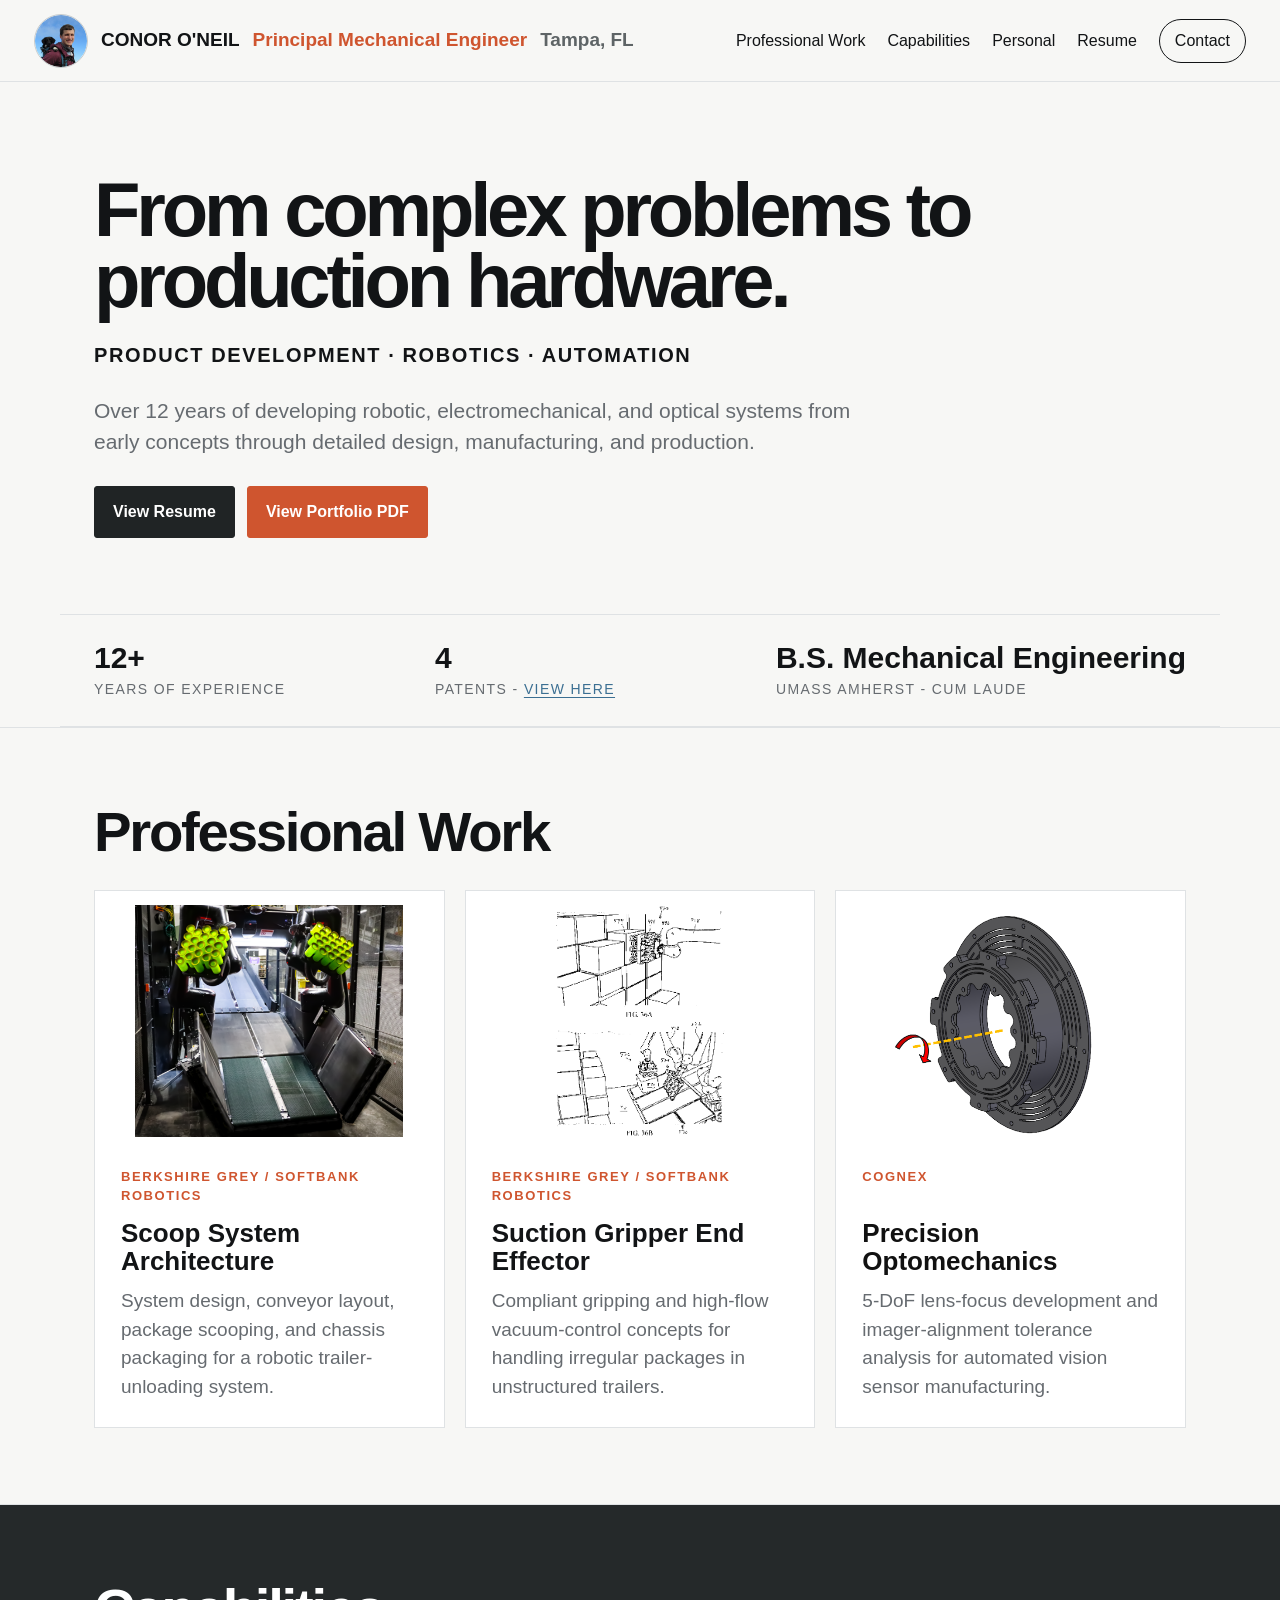
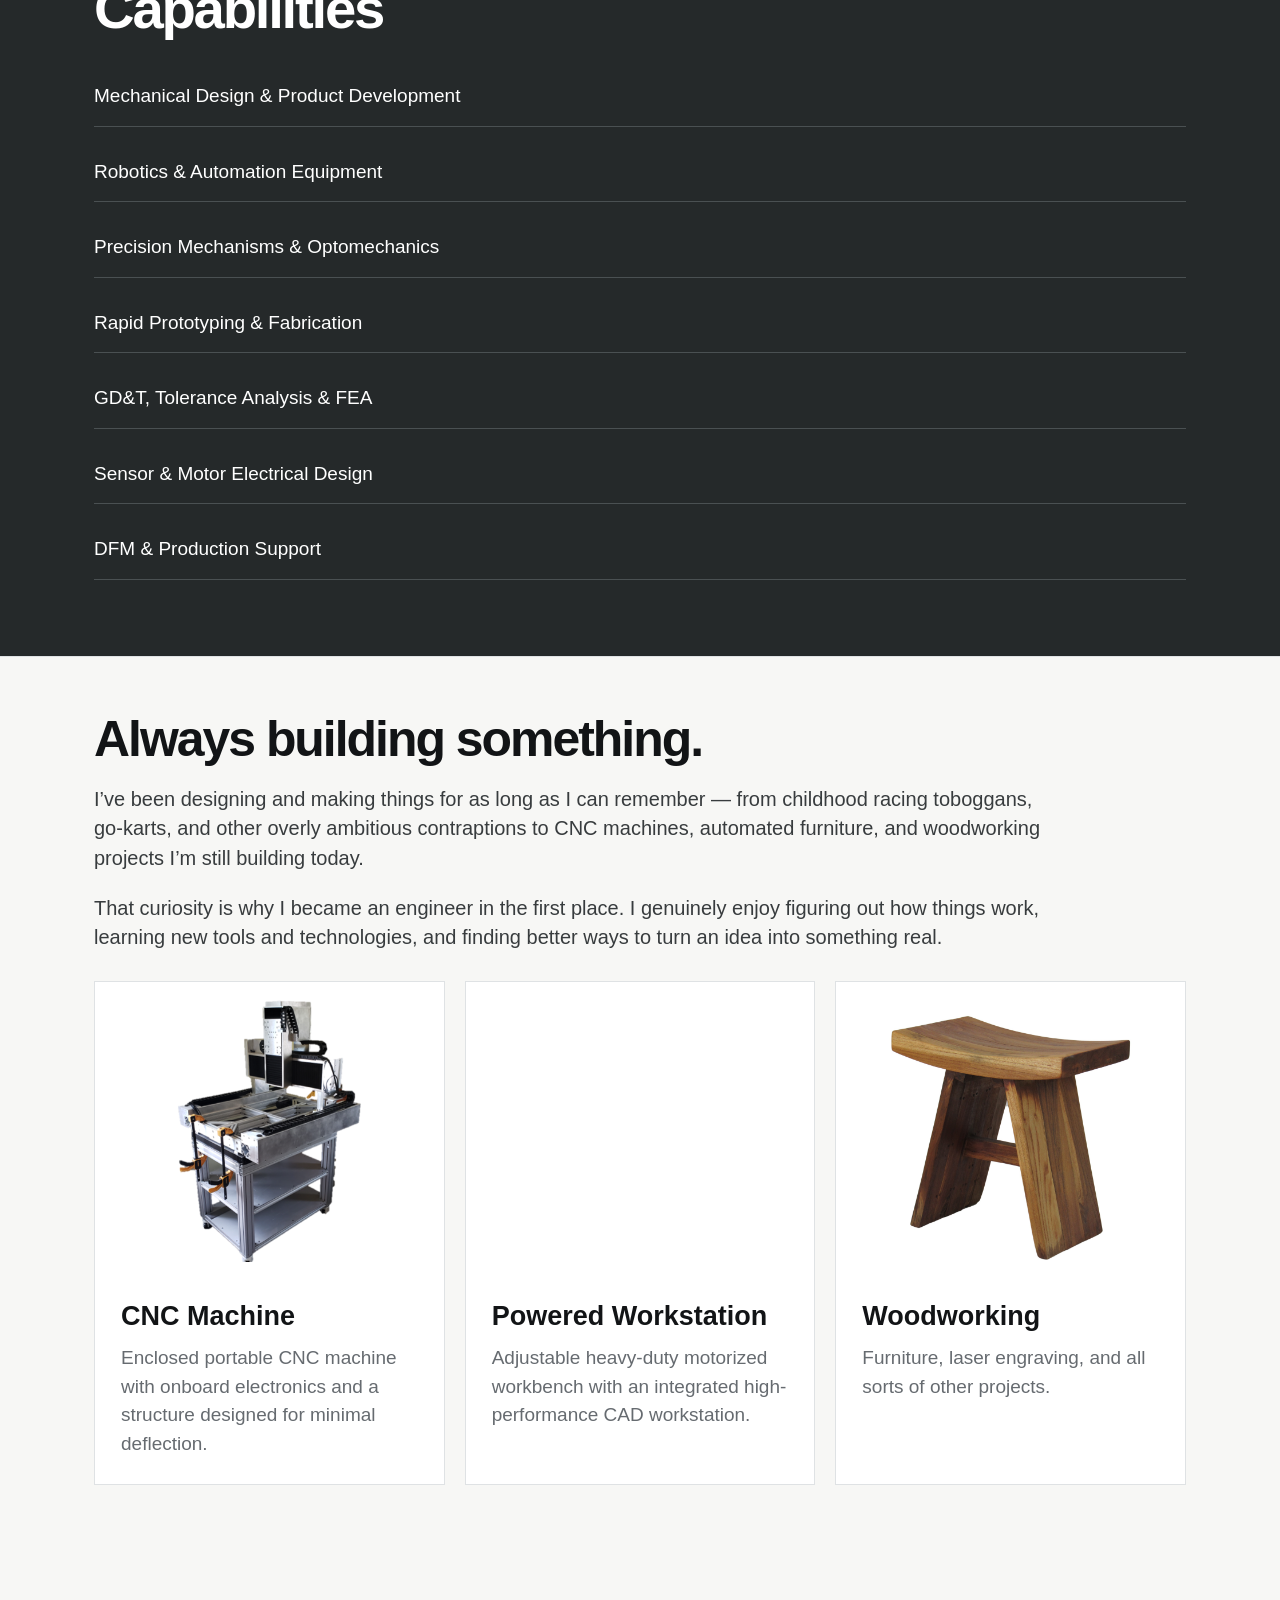
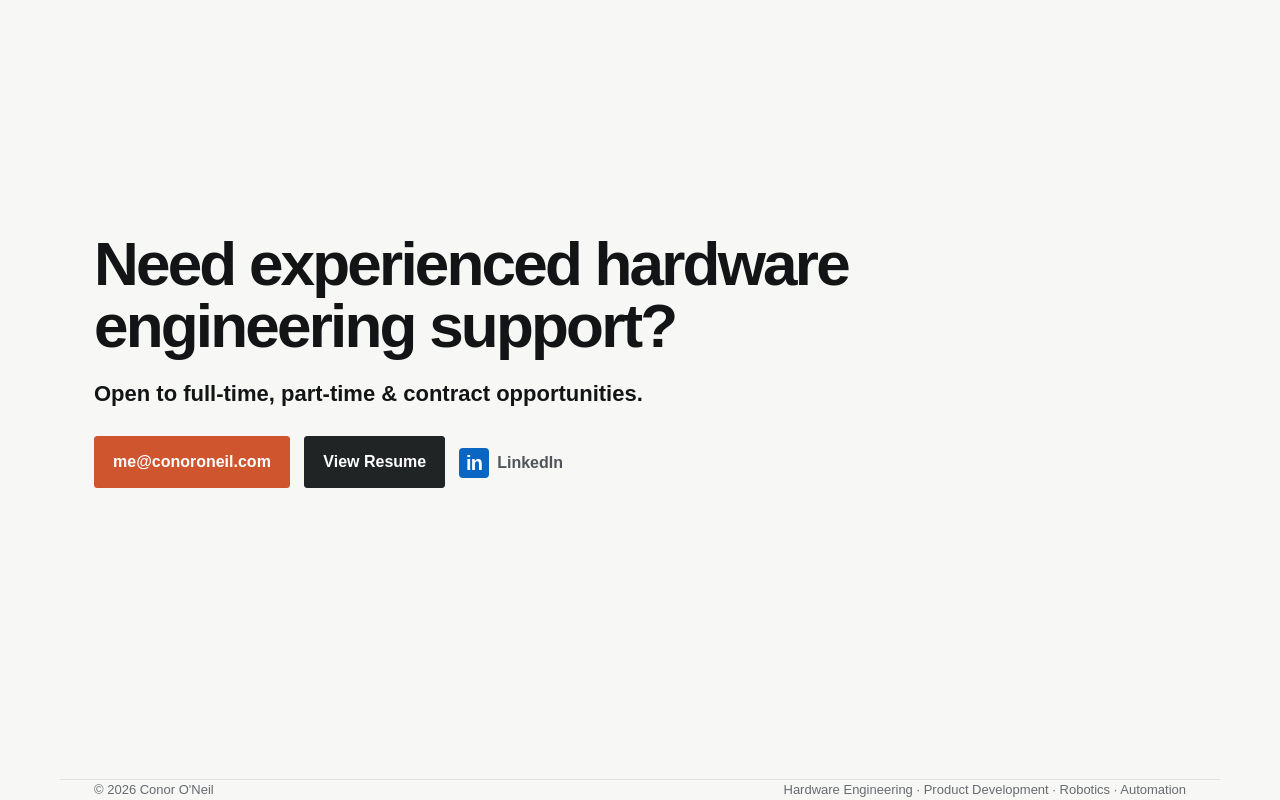
==== commit 67a31e32: "Refresh CSS after Precision image adjustment" ====
--- a/index.html
+++ b/index.html
@@ -1,6 +1,6 @@
 <!DOCTYPE html>
 
-<html lang="en"><head><meta charset="utf-8"/><meta content="width=device-width,initial-scale=1" name="viewport"/><title>Conor O'Neil | Hardware Engineering</title><link href="site.css?v=20260929-16" rel="stylesheet"/>
+<html lang="en"><head><meta charset="utf-8"/><meta content="width=device-width,initial-scale=1" name="viewport"/><title>Conor O'Neil | Hardware Engineering</title><link href="site.css?v=20260929-18" rel="stylesheet"/>
 <style>
 /* Final homepage media positioning refinements */
 .cnc-home-media img { transform: translateY(14px) !important; }
--- a/site.css
+++ b/site.css
@@ -752,6 +752,7 @@
   .work-card[href="projects/precision-optomechanics.html"] .thumb img{
     position:relative !important;
     left:-16px !important;
+    top:8px !important;
   }
   .work-card[href="projects/precision-optomechanics.html"] h3{
     color:#111 !important;
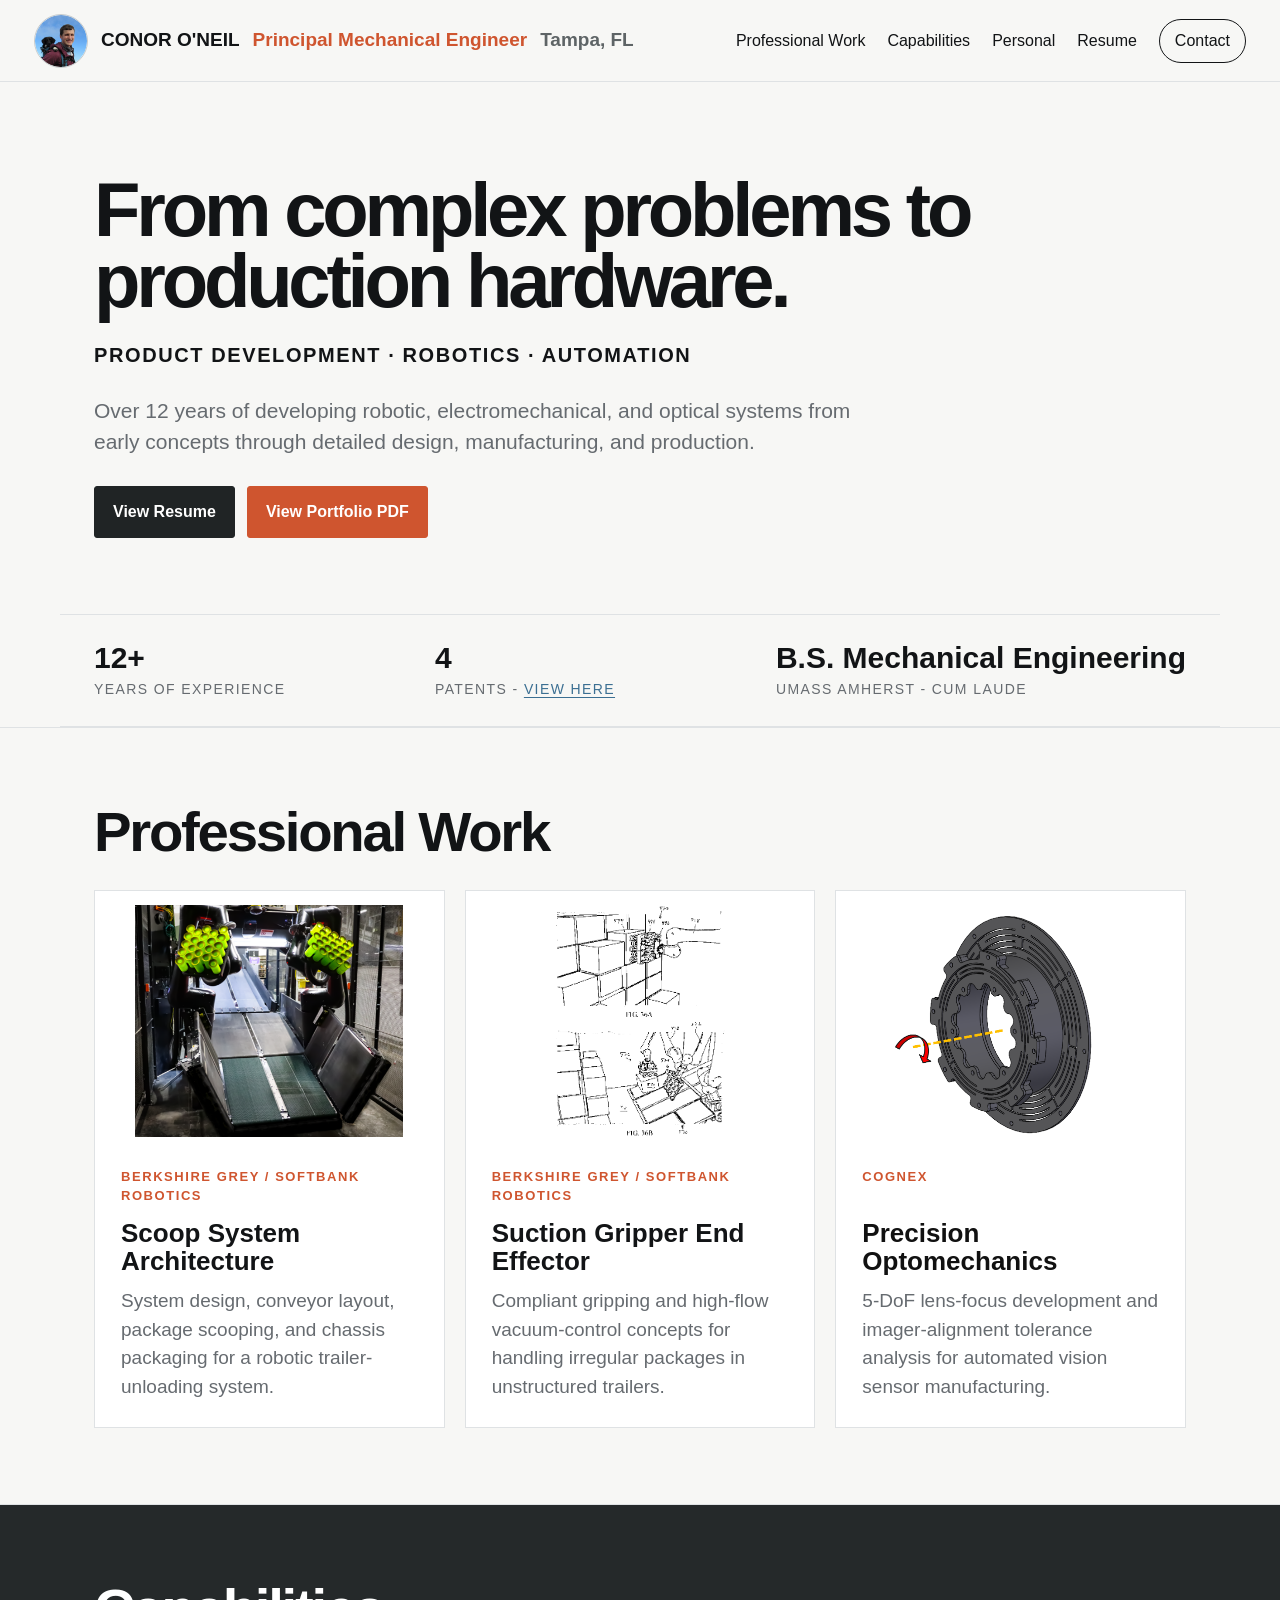
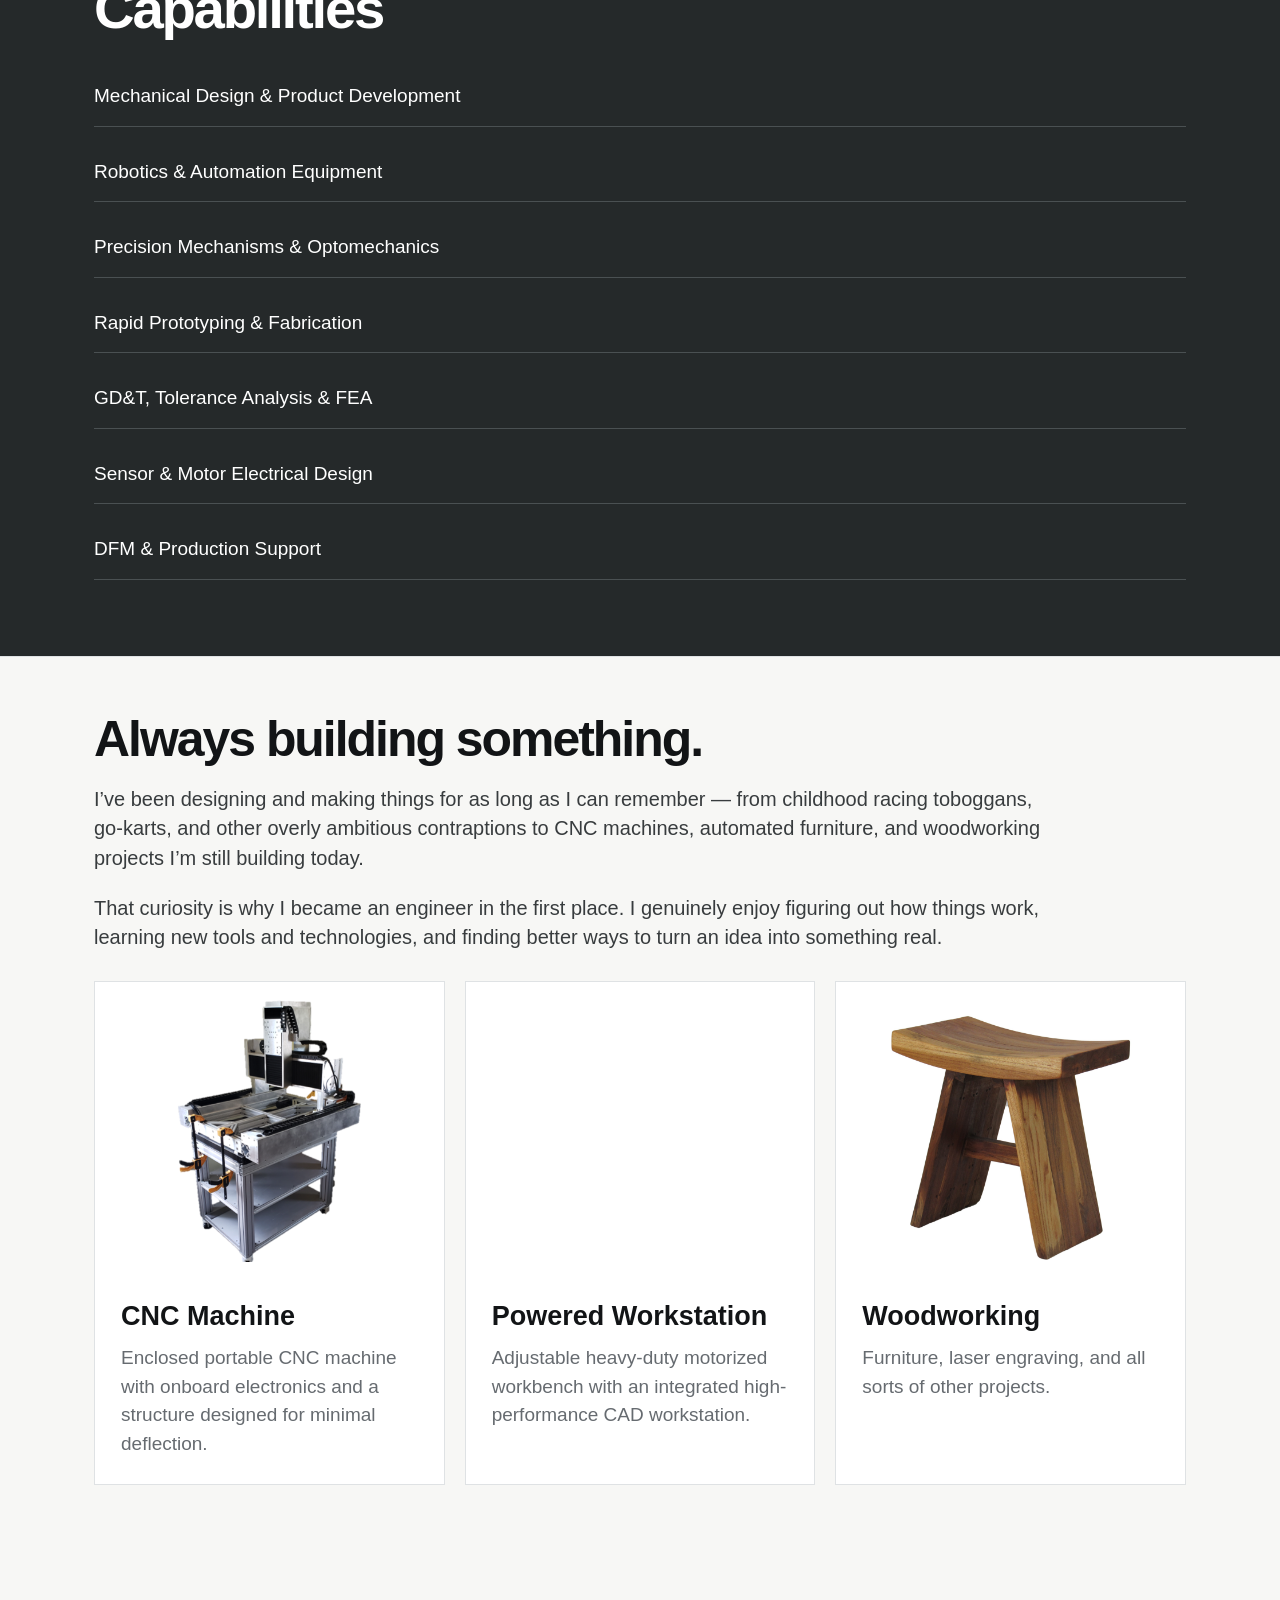
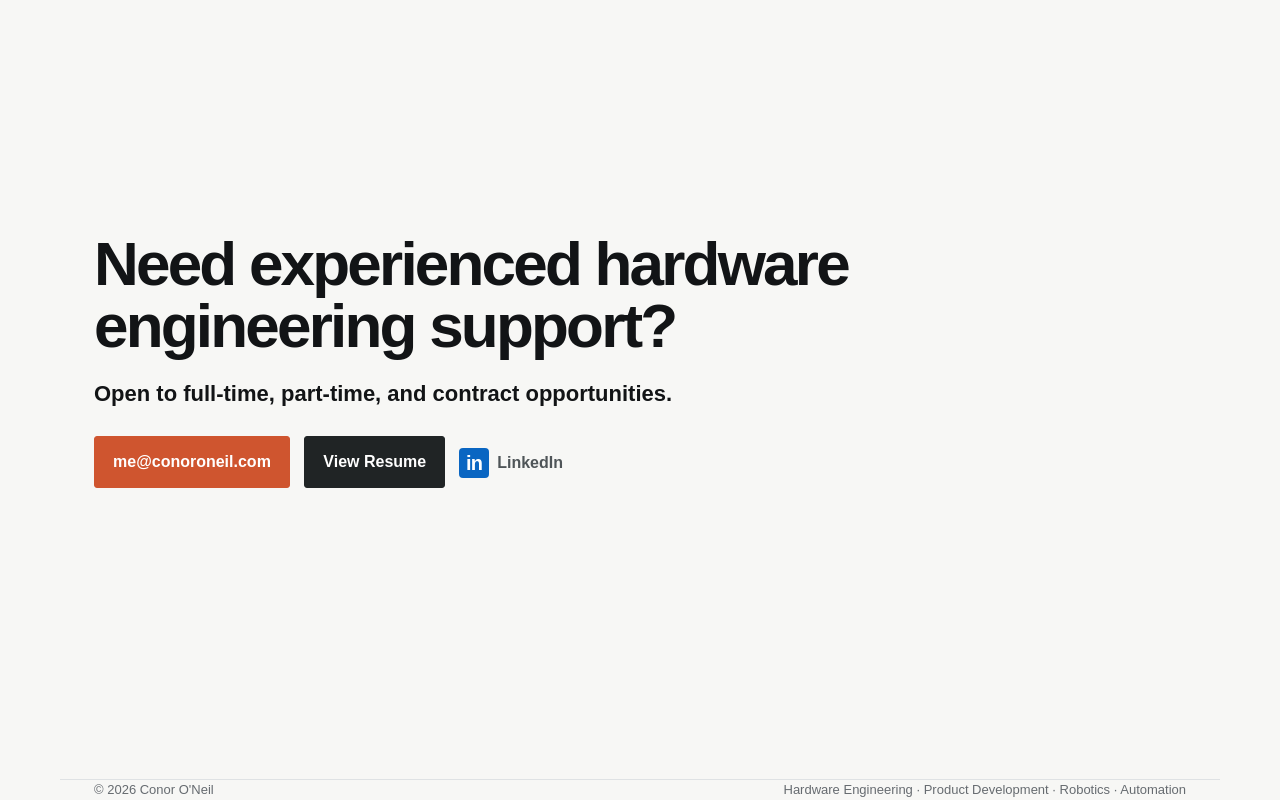
==== commit d879cd4c: "Use and in contact availability text" ====
--- a/index.html
+++ b/index.html
@@ -1,6 +1,6 @@
 <!DOCTYPE html>
 
-<html lang="en"><head><meta charset="utf-8"/><meta content="width=device-width,initial-scale=1" name="viewport"/><title>Conor O'Neil | Hardware Engineering</title><link href="site.css?v=20260929-18" rel="stylesheet"/>
+<html lang="en"><head><meta charset="utf-8"/><meta content="width=device-width,initial-scale=1" name="viewport"/><title>Conor O'Neil | Hardware Engineering</title><link href="site.css?v=20260930-19" rel="stylesheet"/>
 <style>
 /* Final homepage media positioning refinements */
 .cnc-home-media img { transform: translateY(14px) !important; }
@@ -10,9 +10,9 @@
   .woodworking-home-media img { transform: translateY(10px) !important; }
 }
 </style>
-</head><body id="top"><header class="nav"><a class="brand-with-photo" href="index.html"><img alt="" class="nav-headshot" src="assets/headshot.png"/><span class="brand-name">CONOR O'NEIL</span><span class="brand-role">Principal Mechanical Engineer</span><span class="brand-location">Tampa, FL</span></a><nav><a href="index.html#work">Professional Work</a><a href="index.html#capabilities">Capabilities</a><a href="index.html#personal">Personal</a><a href="assets/Conor-ONeil-Resume.pdf">Resume</a><a class="pill" href="index.html#contact">Contact</a></nav></header>
+</head><body id="top"><header class="nav"><a class="brand-with-photo" href="index.html"><img alt="" class="nav-headshot" src="assets/headshot.png"/><span class="brand-name">CONOR O'NEIL</span><span class="brand-role">Principal Mechanical Engineer</span><span class="brand-location">Tampa, FL</span></a><nav><a href="index.html#work">Professional Work</a><a href="index.html#capabilities">Capabilities</a><a href="index.html#personal">Personal</a><a href="assets/Conor O'Neil Resume.pdf">Resume</a><a class="pill" href="index.html#contact">Contact</a></nav></header>
 <main>
-<section class="hero"><div class="wrap"><h1>From complex problems to production hardware.</h1><div class="sub">Product Development · Robotics · Automation</div><p class="lede">Over 12 years of developing robotic, electromechanical, and optical systems from early concepts through detailed design, manufacturing, and production.</p><div class="hero-actions"><a class="button button-dark" href="assets/Conor-ONeil-Resume.pdf">View Resume</a><a class="button button-accent" href="assets/Conor O'Neil Portfolio.pdf" download="Conor O'Neil Portfolio.pdf">View Portfolio PDF</a></div></div></section>
+<section class="hero"><div class="wrap"><h1>From complex problems to production hardware.</h1><div class="sub">Product Development · Robotics · Automation</div><p class="lede">Over 12 years of developing robotic, electromechanical, and optical systems from early concepts through detailed design, manufacturing, and production.</p><div class="hero-actions"><a class="button button-dark" href="assets/Conor O'Neil Resume.pdf">View Resume</a><a class="button button-accent" href="assets/Conor O’Neil Portfolio.pdf" download="Conor O'Neil Portfolio.pdf">View Portfolio PDF</a></div></div></section>
 <div class="wrap metrics">
 <div class="metric"><strong>12+</strong><span>Years of Experience</span></div>
 <div class="metric patent-metric"><strong>4</strong><span>Patents - <a href="patents.html" onclick="history.replaceState(null,'','#top')">VIEW HERE</a></span></div>
@@ -31,7 +31,7 @@
 <a class="personal-card" href="projects/workstation.html" onclick="history.replaceState(null,'','#personal')"><div class="personal-media workstation-home-media"><video aria-label="Powered CAD workstation in motion" autoplay class="preview-video" loop muted playsinline preload="auto"><source src="assets/cad-workstation-loop-v39.mp4" type="video/mp4"/></video></div><div class="body"><h3>Powered Workstation</h3><p>Adjustable heavy-duty motorized workbench with an integrated high-performance CAD workstation.</p></div></a>
 <a class="personal-card" href="projects/woodworking.html" onclick="history.replaceState(null,'','#personal')"><div class="personal-media woodworking-home-media"><img alt="Wood step stool" src="assets/woodworking/bench.jpg"/></div><div class="body"><h3>Woodworking</h3><p>Furniture, laser engraving, and all sorts of other projects.</p></div></a>
 </div></div></section>
-<section class="contact" id="contact"><div class="wrap"><h2>Need experienced hardware engineering support?</h2><p class="availability">Open to full-time, part-time &amp; contract opportunities.</p><a class="button email-button" href="mailto:me@conoroneil.com">me@conoroneil.com</a> <a class="button button-dark" href="assets/Conor-ONeil-Resume.pdf">View Resume</a><a class="linkedin-link" href="https://www.linkedin.com/in/conoroneil/" target="_blank" rel="noopener noreferrer" aria-label="Conor O'Neil on LinkedIn"><span class="linkedin-icon">in</span><span>LinkedIn</span></a></div></section>
+<section class="contact" id="contact"><div class="wrap"><h2>Need experienced hardware engineering support?</h2><p class="availability">Open to full-time, part-time, and contract opportunities.</p><a class="button email-button" href="mailto:Conor%20O%27Neil%20%3Cme%40conoroneil.com%3E">me@conoroneil.com</a> <a class="button button-dark" href="assets/Conor O'Neil Resume.pdf">View Resume</a><a class="linkedin-link" href="https://www.linkedin.com/in/conoroneil/" target="_blank" rel="noopener noreferrer" aria-label="Conor O'Neil on LinkedIn"><span class="linkedin-icon">in</span><span>LinkedIn</span></a></div></section>
 </main><footer class="wrap"><span>© 2026 Conor O'Neil</span><span>Hardware Engineering · Product Development · Robotics · Automation</span></footer><script>
 (function(){
   function resumePreviewVideos(){
--- a/site.css
+++ b/site.css
@@ -758,3 +758,11 @@
     color:#111 !important;
   }
 }
+
+
+/* 2026-09-30: Desktop-only CNC Mechanical Structure image enlargement. */
+@media(min-width:901px){
+  .cnc-mechanical .case-grid{grid-template-columns:.84fr 1.16fr}
+  .cnc-mechanical .case-visual-grid.two{gap:12px}
+  .cnc-mechanical .case-photo{padding:5px}
+}
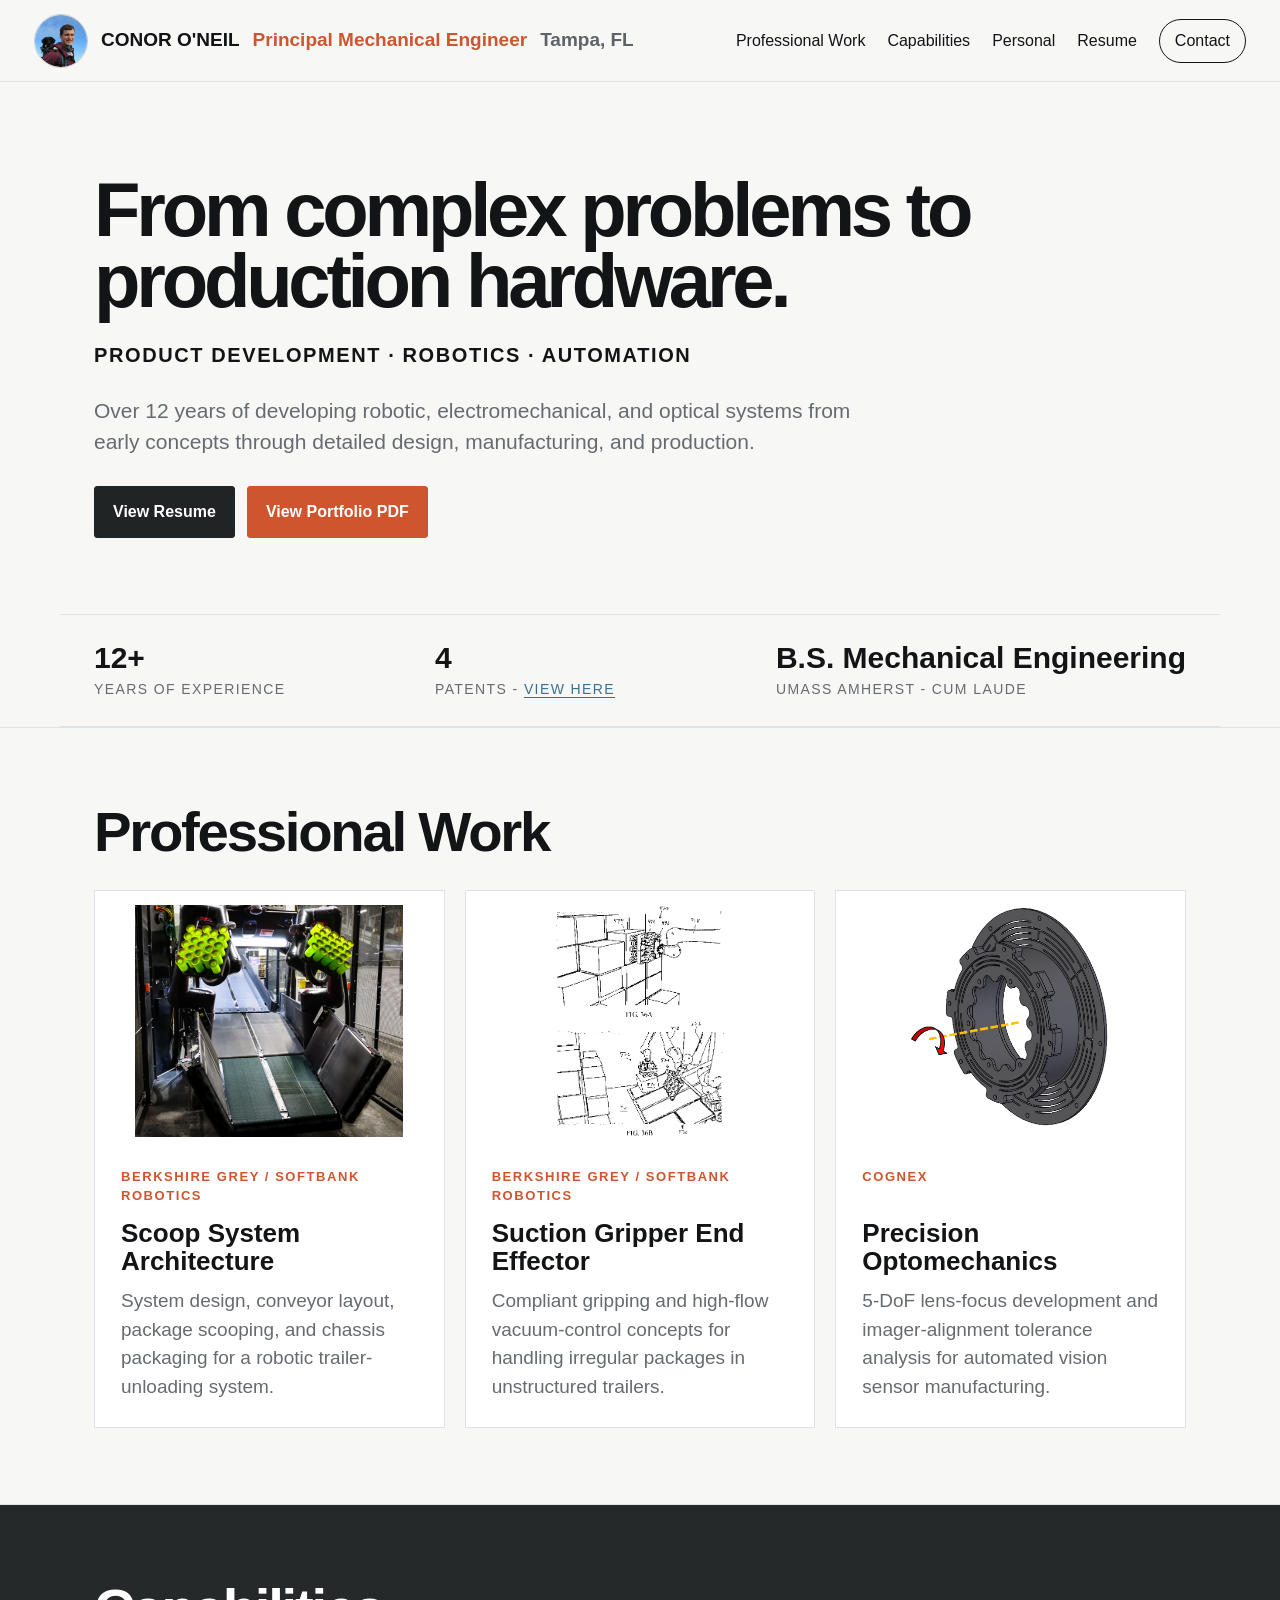
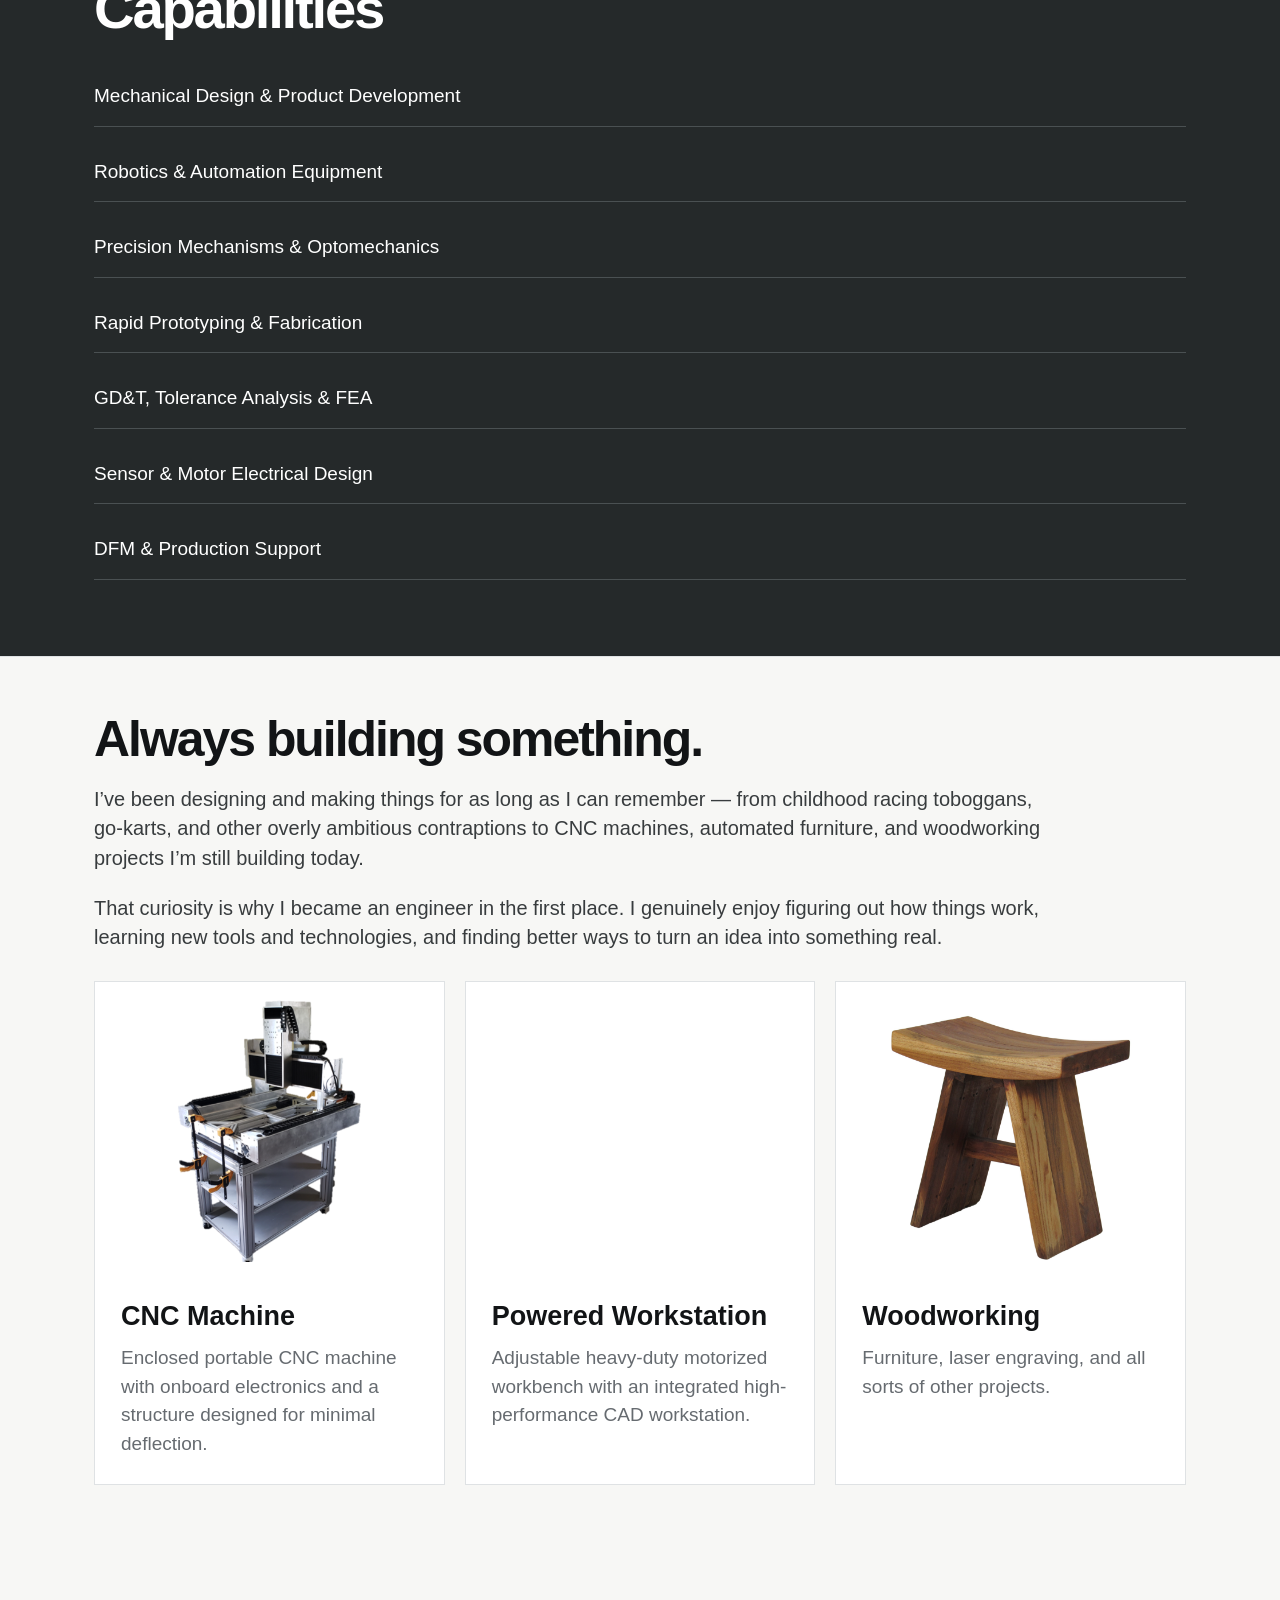
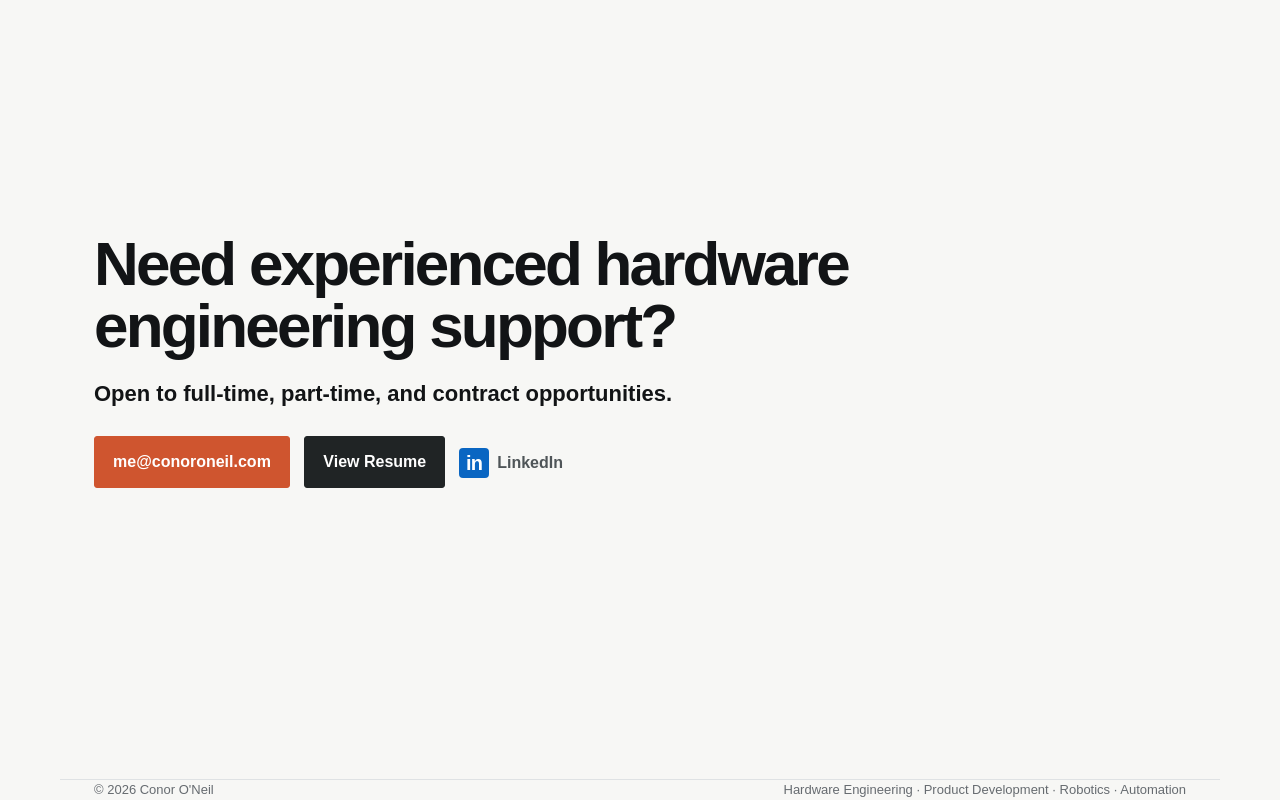
==== commit 7b69989f: "Use clean URLs and normal browser history" ====
--- a/index.html
+++ b/index.html
@@ -10,26 +10,26 @@
   .woodworking-home-media img { transform: translateY(10px) !important; }
 }
 </style>
-</head><body id="top"><header class="nav"><a class="brand-with-photo" href="index.html"><img alt="" class="nav-headshot" src="assets/headshot.png"/><span class="brand-name">CONOR O'NEIL</span><span class="brand-role">Principal Mechanical Engineer</span><span class="brand-location">Tampa, FL</span></a><nav><a href="index.html#work">Professional Work</a><a href="index.html#capabilities">Capabilities</a><a href="index.html#personal">Personal</a><a href="assets/Conor O'Neil Resume.pdf">Resume</a><a class="pill" href="index.html#contact">Contact</a></nav></header>
+</head><body id="top"><header class="nav"><a class="brand-with-photo" href="/"><img alt="" class="nav-headshot" src="assets/headshot.png"/><span class="brand-name">CONOR O'NEIL</span><span class="brand-role">Principal Mechanical Engineer</span><span class="brand-location">Tampa, FL</span></a><nav><a href="/#work">Professional Work</a><a href="/#capabilities">Capabilities</a><a href="/#personal">Personal</a><a href="assets/Conor O'Neil Resume.pdf">Resume</a><a class="pill" href="/#contact">Contact</a></nav></header>
 <main>
 <section class="hero"><div class="wrap"><h1>From complex problems to production hardware.</h1><div class="sub">Product Development · Robotics · Automation</div><p class="lede">Over 12 years of developing robotic, electromechanical, and optical systems from early concepts through detailed design, manufacturing, and production.</p><div class="hero-actions"><a class="button button-dark" href="assets/Conor O'Neil Resume.pdf">View Resume</a><a class="button button-accent" href="assets/Conor O’Neil Portfolio.pdf" download="Conor O'Neil Portfolio.pdf">View Portfolio PDF</a></div></div></section>
 <div class="wrap metrics">
 <div class="metric"><strong>12+</strong><span>Years of Experience</span></div>
-<div class="metric patent-metric"><strong>4</strong><span>Patents - <a href="patents.html" onclick="history.replaceState(null,'','#top')">VIEW HERE</a></span></div>
+<div class="metric patent-metric"><strong>4</strong><span>Patents - <a href="/patents">VIEW HERE</a></span></div>
 <div class="metric education-metric"><strong>B.S. Mechanical Engineering</strong><span>UMass Amherst - Cum Laude</span></div>
 </div>
 <section class="section" id="work"><div class="wrap"><h2>Professional Work</h2><div class="work-grid">
-<a class="work-card" href="projects/scoop-system-architecture.html" onclick="history.replaceState(null,'','#work')"><div class="thumb"><img alt="Scoop robotic trailer unloader" src="assets/images/scoop-hero.jpg"/></div><div class="text"><div class="company">Berkshire Grey / SoftBank Robotics</div><h3>Scoop System Architecture</h3><p>System design, conveyor layout, package scooping, and chassis packaging for a robotic trailer-unloading system.</p></div></a>
-<a class="work-card" href="projects/suction-gripper.html" onclick="history.replaceState(null,'','#work')"><div class="thumb"><img alt="Patent illustration of suction gripper" src="assets/images/compliant-gripper-2.png"/></div><div class="text"><div class="company">Berkshire Grey / SoftBank Robotics</div><h3>Suction Gripper End Effector</h3><p>Compliant gripping and high-flow vacuum-control concepts for handling irregular packages in unstructured trailers.</p></div></a>
-<a class="work-card" href="projects/precision-optomechanics.html" onclick="history.replaceState(null,'','#work')"><div class="thumb"><img alt="5-DoF lens focus flexure" src="assets/images/focus-flexure.png"/></div><div class="text"><div class="company">Cognex</div><h3>Precision Optomechanics</h3><p>5-DoF lens-focus development and imager-alignment tolerance analysis for automated vision sensor manufacturing.</p></div></a>
+<a class="work-card" href="/projects/scoop-system-architecture"><div class="thumb"><img alt="Scoop robotic trailer unloader" src="assets/images/scoop-hero.jpg"/></div><div class="text"><div class="company">Berkshire Grey / SoftBank Robotics</div><h3>Scoop System Architecture</h3><p>System design, conveyor layout, package scooping, and chassis packaging for a robotic trailer-unloading system.</p></div></a>
+<a class="work-card" href="/projects/suction-gripper"><div class="thumb"><img alt="Patent illustration of suction gripper" src="assets/images/compliant-gripper-2.png"/></div><div class="text"><div class="company">Berkshire Grey / SoftBank Robotics</div><h3>Suction Gripper End Effector</h3><p>Compliant gripping and high-flow vacuum-control concepts for handling irregular packages in unstructured trailers.</p></div></a>
+<a class="work-card" href="/projects/precision-optomechanics"><div class="thumb"><img alt="5-DoF lens focus flexure" src="assets/images/focus-flexure.png"/></div><div class="text"><div class="company">Cognex</div><h3>Precision Optomechanics</h3><p>5-DoF lens-focus development and imager-alignment tolerance analysis for automated vision sensor manufacturing.</p></div></a>
 </div></div></section>
 <section class="section capabilities-section" id="capabilities"><div class="wrap"><h2>Capabilities</h2><div class="cap-grid">
 <div class="cap">Mechanical Design &amp; Product Development</div><div class="cap">Robotics &amp; Automation Equipment</div><div class="cap">Precision Mechanisms &amp; Optomechanics</div><div class="cap">Rapid Prototyping &amp; Fabrication</div><div class="cap">GD&amp;T, Tolerance Analysis &amp; FEA</div><div class="cap">Sensor &amp; Motor Electrical Design</div><div class="cap">DFM &amp; Production Support</div>
 </div></div></section>
 <section class="section" id="personal"><div class="wrap personal-copy"><h2>Always building something.</h2><p class="big">I’ve been designing and making things for as long as I can remember — from childhood racing toboggans, go-karts, and other overly ambitious contraptions to CNC machines, automated furniture, and woodworking projects I’m still building today.</p><p>That curiosity is why I became an engineer in the first place. I genuinely enjoy figuring out how things work, learning new tools and technologies, and finding better ways to turn an idea into something real.</p><div class="personal-grid">
-<a class="personal-card" href="projects/cnc-machine.html" onclick="history.replaceState(null,'','#personal')"><div class="personal-media cnc-home-media"><img alt="Enclosed CNC machine" src="assets/images/cnc-machine-real.png"/></div><div class="body"><h3>CNC Machine</h3><p>Enclosed portable CNC machine with onboard electronics and a structure designed for minimal deflection.</p></div></a>
-<a class="personal-card" href="projects/workstation.html" onclick="history.replaceState(null,'','#personal')"><div class="personal-media workstation-home-media"><video aria-label="Powered CAD workstation in motion" autoplay class="preview-video" loop muted playsinline preload="auto"><source src="assets/cad-workstation-loop-v39.mp4" type="video/mp4"/></video></div><div class="body"><h3>Powered Workstation</h3><p>Adjustable heavy-duty motorized workbench with an integrated high-performance CAD workstation.</p></div></a>
-<a class="personal-card" href="projects/woodworking.html" onclick="history.replaceState(null,'','#personal')"><div class="personal-media woodworking-home-media"><img alt="Wood step stool" src="assets/woodworking/bench.jpg"/></div><div class="body"><h3>Woodworking</h3><p>Furniture, laser engraving, and all sorts of other projects.</p></div></a>
+<a class="personal-card" href="/projects/cnc-machine"><div class="personal-media cnc-home-media"><img alt="Enclosed CNC machine" src="assets/images/cnc-machine-real.png"/></div><div class="body"><h3>CNC Machine</h3><p>Enclosed portable CNC machine with onboard electronics and a structure designed for minimal deflection.</p></div></a>
+<a class="personal-card" href="/projects/workstation"><div class="personal-media workstation-home-media"><video aria-label="Powered CAD workstation in motion" autoplay class="preview-video" loop muted playsinline preload="auto"><source src="assets/cad-workstation-loop-v39.mp4" type="video/mp4"/></video></div><div class="body"><h3>Powered Workstation</h3><p>Adjustable heavy-duty motorized workbench with an integrated high-performance CAD workstation.</p></div></a>
+<a class="personal-card" href="/projects/woodworking"><div class="personal-media woodworking-home-media"><img alt="Wood step stool" src="assets/woodworking/bench.jpg"/></div><div class="body"><h3>Woodworking</h3><p>Furniture, laser engraving, and all sorts of other projects.</p></div></a>
 </div></div></section>
 <section class="contact" id="contact"><div class="wrap"><h2>Need experienced hardware engineering support?</h2><p class="availability">Open to full-time, part-time, and contract opportunities.</p><a class="button email-button" href="mailto:Conor%20O%27Neil%20%3Cme%40conoroneil.com%3E">me@conoroneil.com</a> <a class="button button-dark" href="assets/Conor O'Neil Resume.pdf">View Resume</a><a class="linkedin-link" href="https://www.linkedin.com/in/conoroneil/" target="_blank" rel="noopener noreferrer" aria-label="Conor O'Neil on LinkedIn"><span class="linkedin-icon">in</span><span>LinkedIn</span></a></div></section>
 </main><footer class="wrap"><span>© 2026 Conor O'Neil</span><span>Hardware Engineering · Product Development · Robotics · Automation</span></footer><script>
